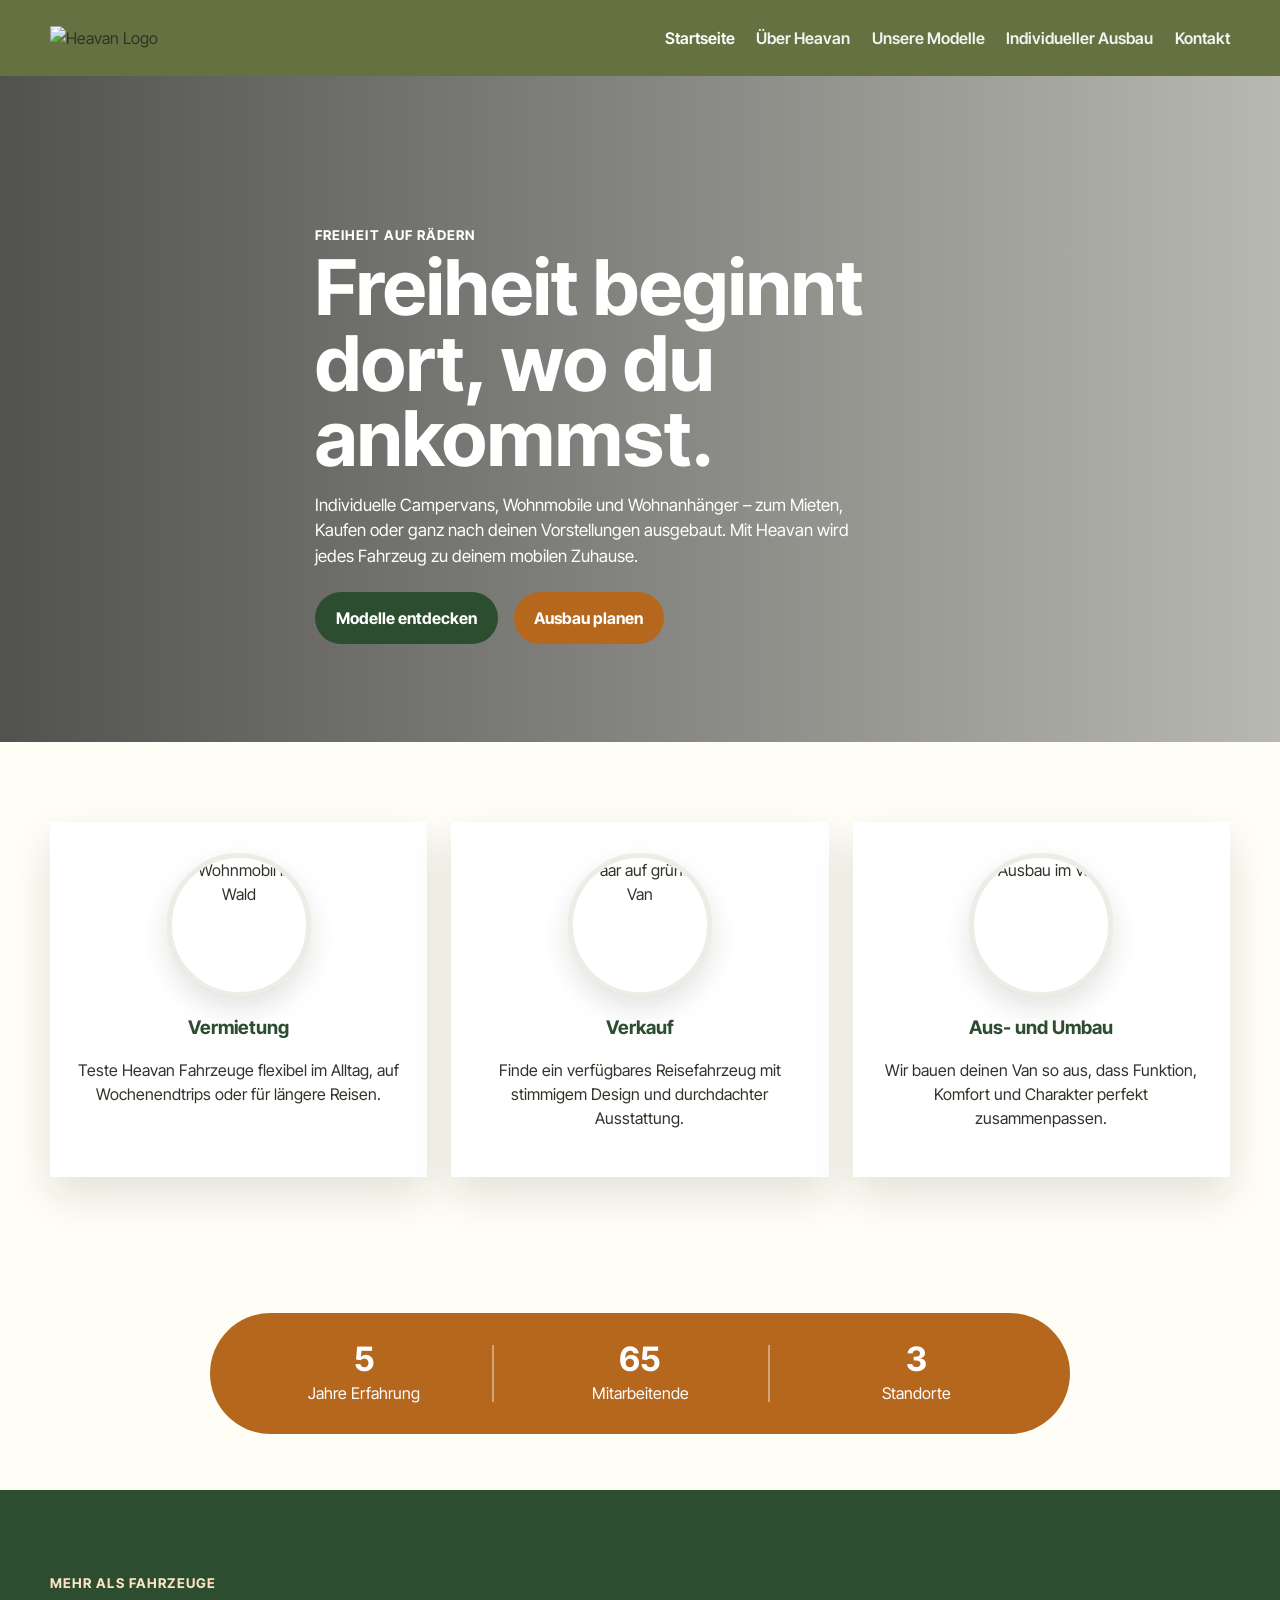
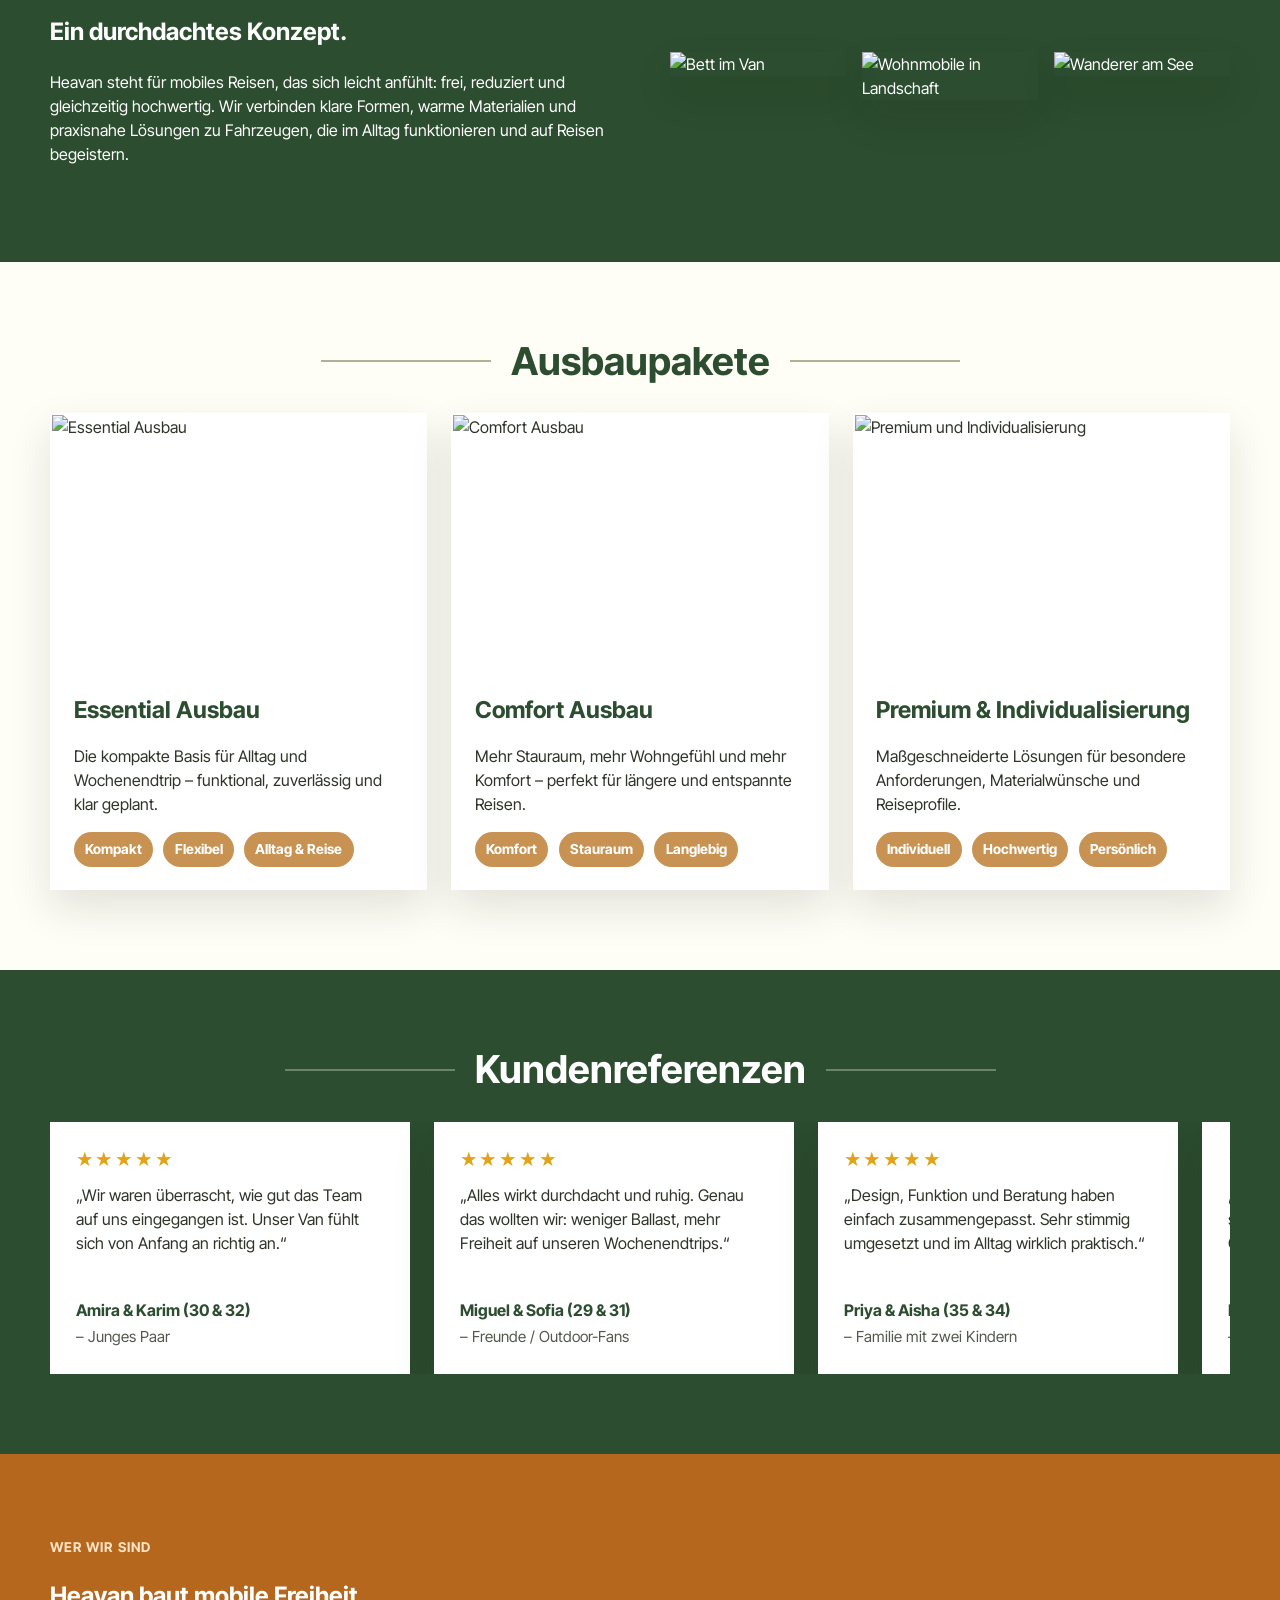
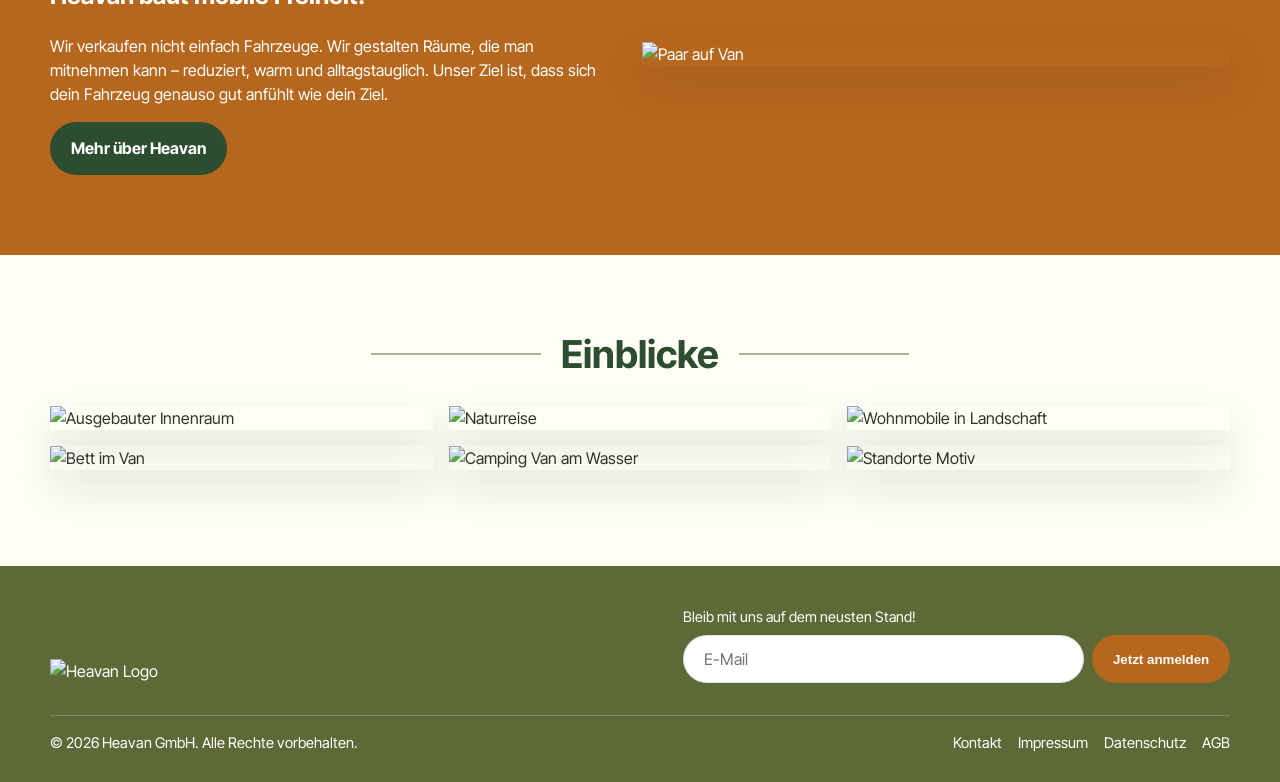
==== index.html @ 950cbf4d "Add files via upload" ====
<!DOCTYPE html>
<html lang="de">
<head>
  <meta charset="UTF-8">
  <meta name="viewport" content="width=device-width, initial-scale=1.0">
  <title>Heavan – Vans mieten, kaufen und individuell ausbauen</title>
  <meta name="description" content="Heavan ist eine fiktive Marke für Vermietung, Verkauf und individuellen Ausbau von Vans, Wohnmobilen und Wohnanhängern.">
  <link rel="stylesheet" href="styles.css">
</head>
<body>
  <header class="site-header">
    <div class="container nav">
      <a class="logo" href="index.html">
        <img src="assets/Logo_Heavan_RGB_2_ohneSlogan.svg" alt="Heavan Logo">
      </a>

      <nav class="nav-links" aria-label="Hauptnavigation">
        <a class="active" href="index.html">Startseite</a>
        <a href="ueber.html">Über Heavan</a>
        <a href="modelle.html">Unsere Modelle</a>
        <a href="ausbau.html">Individueller Ausbau</a>
        <a href="kontakt.html">Kontakt</a>
      </nav>

      <button class="menu-toggle" type="button" aria-label="Menü öffnen">
        <span></span>
        <span></span>
        <span></span>
      </button>
    </div>
  </header>

  <main>
    <section class="hero hero-start">
      <div class="container hero-content">
        <span class="eyebrow">Freiheit auf Rädern</span>
        <h1>Freiheit beginnt dort, wo du ankommst.</h1>
        <p>Individuelle Campervans, Wohnmobile und Wohnanhänger – zum Mieten, Kaufen oder ganz nach deinen Vorstellungen ausgebaut. Mit Heavan wird jedes Fahrzeug zu deinem mobilen Zuhause.</p>
        <div class="hero-actions">
          <a class="btn btn-primary" href="modelle.html">Modelle entdecken</a>
          <a class="btn btn-secondary" href="ausbau.html">Ausbau planen</a>
        </div>
      </div>
    </section>

    <section class="section">
      <div class="container grid grid-3">
        <a class="feature-link" href="modelle.html">
          <article class="card feature-card">
            <div class="circle-image"><img src="assets/startseite/feature-vermietung.jpeg" alt="Wohnmobil im Wald"></div>
            <h3>Vermietung</h3>
            <p>Teste Heavan Fahrzeuge flexibel im Alltag, auf Wochenendtrips oder für längere Reisen.</p>
          </article>
        </a>

        <a class="feature-link" href="modelle.html">
          <article class="card feature-card">
            <div class="circle-image"><img src="assets/startseite/feature-verkauf.jpeg" alt="Paar auf grünem Van"></div>
            <h3>Verkauf</h3>
            <p>Finde ein verfügbares Reisefahrzeug mit stimmigem Design und durchdachter Ausstattung.</p>
          </article>
        </a>

        <a class="feature-link" href="ausbau.html">
          <article class="card feature-card">
            <div class="circle-image"><img src="assets/startseite/feature-ausbau.jpeg" alt="Ausbau im Van"></div>
            <h3>Aus- und Umbau</h3>
            <p>Wir bauen deinen Van so aus, dass Funktion, Komfort und Charakter perfekt zusammenpassen.</p>
          </article>
        </a>
      </div>
    </section>

    <section class="section-tight">
      <div class="container">
        <div class="stats">
          <div class="stat"><strong>5</strong><span>Jahre Erfahrung</span></div>
          <div class="stat"><strong>65</strong><span>Mitarbeitende</span></div>
          <div class="stat"><strong>3</strong><span>Standorte</span></div>
        </div>
      </div>
    </section>

    <section class="section bg-green-dark">
      <div class="container split">
        <div>
          <span class="eyebrow">Mehr als Fahrzeuge</span>
          <h2>Ein durchdachtes Konzept.</h2>
          <p>Heavan steht für mobiles Reisen, das sich leicht anfühlt: frei, reduziert und gleichzeitig hochwertig. Wir verbinden klare Formen, warme Materialien und praxisnahe Lösungen zu Fahrzeugen, die im Alltag funktionieren und auf Reisen begeistern.</p>
        </div>

        <div class="mosaic">
          <img src="assets/startseite/mosaic-bed.jpeg" alt="Bett im Van">
          <img class="tall" src="assets/startseite/mosaic-roadtrip.jpeg" alt="Wohnmobile in Landschaft">
          <img src="assets/startseite/mosaic-van-interior.jpeg" alt="Wanderer am See">
        </div>
      </div>
    </section>

    <section class="section">
      <div class="container">
        <h2 class="section-title">Ausbaupakete</h2>

        <div class="grid grid-3">
          <a class="package-link" href="ausbau.html#essential">
            <article class="card package-card">
              <img src="assets/startseite/package-essential.jpeg" alt="Essential Ausbau">
              <div class="card-body">
                <h3>Essential Ausbau</h3>
                <p>Die kompakte Basis für Alltag und Wochenendtrip – funktional, zuverlässig und klar geplant.</p>
                <div class="tags">
                  <span class="tag">Kompakt</span>
                  <span class="tag">Flexibel</span>
                  <span class="tag">Alltag &amp; Reise</span>
                </div>
              </div>
            </article>
          </a>

          <a class="package-link" href="ausbau.html#comfort">
            <article class="card package-card">
              <img src="assets/startseite/package-comfort.jpeg" alt="Comfort Ausbau">
              <div class="card-body">
                <h3>Comfort Ausbau</h3>
                <p>Mehr Stauraum, mehr Wohngefühl und mehr Komfort – perfekt für längere und entspannte Reisen.</p>
                <div class="tags">
                  <span class="tag">Komfort</span>
                  <span class="tag">Stauraum</span>
                  <span class="tag">Langlebig</span>
                </div>
              </div>
            </article>
          </a>

          <a class="package-link" href="ausbau.html#premium">
            <article class="card package-card">
              <img src="assets/startseite/package-premium.jpg" alt="Premium und Individualisierung">
              <div class="card-body">
                <h3>Premium &amp; Individualisierung</h3>
                <p>Maßgeschneiderte Lösungen für besondere Anforderungen, Materialwünsche und Reiseprofile.</p>
                <div class="tags">
                  <span class="tag">Individuell</span>
                  <span class="tag">Hochwertig</span>
                  <span class="tag">Persönlich</span>
                </div>
              </div>
            </article>
          </a>
        </div>
      </div>
    </section>

    <section class="section bg-green-dark">
  <div class="container">
    <h2 class="section-title light">Kundenreferenzen</h2>

    <div class="testimonials-slider">
      <div class="testimonials-track">
        <article class="testimonial">
          <div class="stars">★★★★★</div>
          <p>„Wir waren überrascht, wie gut das Team auf uns eingegangen ist. Unser Van fühlt sich von Anfang an richtig an.“</p>
          <strong>Amira &amp; Karim (30 &amp; 32)</strong>
          <span class="testimonial-meta">– Junges Paar</span>
        </article>

        <article class="testimonial">
          <div class="stars">★★★★★</div>
          <p>„Alles wirkt durchdacht und ruhig. Genau das wollten wir: weniger Ballast, mehr Freiheit auf unseren Wochenendtrips.“</p>
          <strong>Miguel &amp; Sofia (29 &amp; 31)</strong>
          <span class="testimonial-meta">– Freunde / Outdoor-Fans</span>
        </article>

        <article class="testimonial">
          <div class="stars">★★★★★</div>
          <p>„Design, Funktion und Beratung haben einfach zusammengepasst. Sehr stimmig umgesetzt und im Alltag wirklich praktisch.“</p>
          <strong>Priya &amp; Aisha (35 &amp; 34)</strong>
          <span class="testimonial-meta">– Familie mit zwei Kindern</span>
        </article>

        <article class="testimonial">
          <div class="stars">★★★★★</div>
          <p>„Ich reise oft allein und wollte etwas, das sicher, kompakt und unkompliziert ist. Genau das habe ich hier gefunden.“</p>
          <strong>Lou (27)</strong>
          <span class="testimonial-meta">– Solo-Reisende</span>
        </article>

        <article class="testimonial">
          <div class="stars">★★★★★</div>
          <p>„Mit Hund unterwegs zu sein war uns wichtig. Der Ausbau ist robust, pflegeleicht und trotzdem richtig gemütlich.“</p>
          <strong>Adina &amp; Marie (29 &amp; 36)</strong>
          <span class="testimonial-meta">– Paar mit Hund</span>
        </article>

        <article class="testimonial">
          <div class="stars">★★★★★</div>
          <p>„Wir wollten spontan losfahren können, ohne jedes Mal groß zu planen. Genau dieses Freiheitsgefühl vermittelt Heavan.“</p>
          <strong>Phuong, Malik &amp; Niko</strong>
          <span class="testimonial-meta">– Freundesgruppe</span>
        </article>

        <article class="testimonial">
          <div class="stars">★★★★★</div>
          <p>„Für uns war entscheidend, dass Komfort und Übersicht zusammenkommen. Das Fahrzeug fühlt sich hochwertig und angenehm ruhig an.“</p>
          <strong>Sabine &amp; Holger (58 &amp; 61)</strong>
          <span class="testimonial-meta">– Best Ager / Reiseliebhaber</span>
        </article>

        <article class="testimonial">
          <div class="stars">★★★★★</div>
          <p>„Ich arbeite remote und brauchte einen Van, der nicht nur schön aussieht, sondern auch für längere Aufenthalte funktioniert.“</p>
          <strong>Helena (33)</strong>
          <span class="testimonial-meta">– Remote Worker</span>
        </article>

        <article class="testimonial">
          <div class="stars">★★★★★</div>
          <p>„Stauraum, Schlafkomfort und Alltagstauglichkeit sind bei unseren Touren extrem wichtig. Das Konzept ist wirklich durchdacht.“</p>
          <strong>Almu &amp; Elias (26 &amp; 28)</strong>
          <span class="testimonial-meta">– Sport- und Outdoor-Reisende</span>
        </article>

        <article class="testimonial">
          <div class="stars">★★★★★</div>
          <p>„Wir wollten ein mobiles Zuhause, das warm, klar und nicht überladen wirkt. Genau dieses Gefühl haben wir jetzt.“</p>
          <strong>Selin &amp; Mert (37 &amp; 39)</strong>
          <span class="testimonial-meta">– Reiselustige Familie</span>
        </article>

        <!-- Duplikate für flüssigen Endloslauf -->
        <article class="testimonial">
          <div class="stars">★★★★★</div>
          <p>„Wir waren überrascht, wie gut das Team auf uns eingegangen ist. Unser Van fühlt sich von Anfang an richtig an.“</p>
          <strong>Amira &amp; Karim (30 &amp; 32)</strong>
          <span class="testimonial-meta">– Junges Paar</span>
        </article>

        <article class="testimonial">
          <div class="stars">★★★★★</div>
          <p>„Alles wirkt durchdacht und ruhig. Genau das wollten wir: weniger Ballast, mehr Freiheit auf unseren Wochenendtrips.“</p>
          <strong>Miguel &amp; Sofia (29 &amp; 31)</strong>
          <span class="testimonial-meta">– Freunde / Outdoor-Fans</span>
        </article>

        <article class="testimonial">
          <div class="stars">★★★★★</div>
          <p>„Design, Funktion und Beratung haben einfach zusammengepasst. Sehr stimmig umgesetzt und im Alltag wirklich praktisch.“</p>
          <strong>Priya &amp; Aisha (35 &amp; 34)</strong>
          <span class="testimonial-meta">– Familie mit zwei Kindern</span>
        </article>

        <article class="testimonial">
          <div class="stars">★★★★★</div>
          <p>„Ich reise oft allein und wollte etwas, das sicher, kompakt und unkompliziert ist. Genau das habe ich hier gefunden.“</p>
          <strong>Lou (27)</strong>
          <span class="testimonial-meta">– Solo-Reisende</span>
        </article>

        <article class="testimonial">
          <div class="stars">★★★★★</div>
          <p>„Mit Hund unterwegs zu sein war uns wichtig. Der Ausbau ist robust, pflegeleicht und trotzdem richtig gemütlich.“</p>
          <strong>Adina &amp; Marie (29 &amp; 36)</strong>
          <span class="testimonial-meta">– Paar mit Hund</span>
        </article>

        <article class="testimonial">
          <div class="stars">★★★★★</div>
          <p>„Wir wollten spontan losfahren können, ohne jedes Mal groß zu planen. Genau dieses Freiheitsgefühl vermittelt Heavan.“</p>
          <strong>Phuong, Malik &amp; Niko</strong>
          <span class="testimonial-meta">– Freundesgruppe</span>
        </article>

        <article class="testimonial">
          <div class="stars">★★★★★</div>
          <p>„Für uns war entscheidend, dass Komfort und Übersicht zusammenkommen. Das Fahrzeug fühlt sich hochwertig und angenehm ruhig an.“</p>
          <strong>Sabine &amp; Holger (58 &amp; 61)</strong>
          <span class="testimonial-meta">– Best Ager / Reiseliebhaber</span>
        </article>

        <article class="testimonial">
          <div class="stars">★★★★★</div>
          <p>„Ich arbeite remote und brauchte einen Van, der nicht nur schön aussieht, sondern auch für längere Aufenthalte funktioniert.“</p>
          <strong>Helena (33)</strong>
          <span class="testimonial-meta">– Remote Worker</span>
        </article>

        <article class="testimonial">
          <div class="stars">★★★★★</div>
          <p>„Stauraum, Schlafkomfort und Alltagstauglichkeit sind bei unseren Touren extrem wichtig. Das Konzept ist wirklich durchdacht.“</p>
          <strong>Almu &amp; Elias (26 &amp; 28)</strong>
          <span class="testimonial-meta">– Sport- und Outdoor-Reisende</span>
        </article>

        <article class="testimonial">
          <div class="stars">★★★★★</div>
          <p>„Wir wollten ein mobiles Zuhause, das warm, klar und nicht überladen wirkt. Genau dieses Gefühl haben wir jetzt.“</p>
          <strong>Selin &amp; Mert (37 &amp; 39)</strong>
          <span class="testimonial-meta">– Reiselustige Familie</span>
        </article>
      </div>
    </div>
  </div>
</section>

    <section class="section bg-orange">
      <div class="container split reverse">
        <div>
          <span class="eyebrow">Wer wir sind</span>
          <h2>Heavan baut mobile Freiheit.</h2>
          <p>Wir verkaufen nicht einfach Fahrzeuge. Wir gestalten Räume, die man mitnehmen kann – reduziert, warm und alltagstauglich. Unser Ziel ist, dass sich dein Fahrzeug genauso gut anfühlt wie dein Ziel.</p>
          <a class="btn btn-light" href="ueber.html">Mehr über Heavan</a>
        </div>

        <div class="split-media">
          <img src="assets/startseite/about-roadtrip-couple.jpeg" alt="Paar auf Van">
        </div>
      </div>
    </section>

    <section class="section">
      <div class="container">
        <h2 class="section-title">Einblicke</h2>
        <div class="gallery-masonry">
          <img src="assets/startseite/gallery-1.jpeg" alt="Ausgebauter Innenraum">
          <img src="assets/startseite/gallery-2.jpeg" alt="Bett im Van">
          <img src="assets/startseite/gallery-3.jpeg" alt="Naturreise">
          <img src="assets/startseite/gallery-4.jpeg" alt="Camping Van am Wasser">
          <img src="assets/startseite/gallery-5.jpeg" alt="Wohnmobile in Landschaft">
          <img src="assets/startseite/gallery-6.jpeg" alt="Standorte Motiv">
        </div>
      </div>
    </section>

    <div class="lightbox" id="lightbox">
  <button class="lightbox-close" id="lightboxClose">&times;</button>

  <button class="lightbox-nav prev" id="lightboxPrev">&#10094;</button>
  <img class="lightbox-image" id="lightboxImage" src="" alt="">
  <button class="lightbox-nav next" id="lightboxNext">&#10095;</button>
</div>

  </main>

  <footer class="site-footer">
    <div class="container footer-grid">
      <div class="footer-logo">
        <img src="assets/Logo_Heavan_RGB_2_ohneSlogan.svg" alt="Heavan Logo">
      </div>

      <div class="newsletter">
        <label for="newsletter-email-start">Bleib mit uns auf dem neusten Stand!</label>
        <form class="newsletter-form">
          <input id="newsletter-email-start" type="email" placeholder="E-Mail">
          <button class="btn btn-secondary" type="submit">Jetzt anmelden</button>
        </form>
      </div>
    </div>

    <div class="container footer-bottom">
      <span>© 2026 Heavan GmbH. Alle Rechte vorbehalten.</span>
      <div class="footer-links">
        <a href="kontakt.html">Kontakt</a>
        <a href="impressum.html">Impressum</a>
        <a href="datenschutz.html">Datenschutz</a>
        <a href="agb.html">AGB</a>
      </div>
    </div>
  </footer>

  <script src="script.js"></script>
</body>
</html>
---- styles.css ----
@import url('https://fonts.googleapis.com/css2?family=Inter+Tight:wght@400;500;600;700;800&display=swap');

/* ========================================
   GRUNDLAGEN
======================================== */

:root {
  --green: #5d6a37;
  --green-dark: #2c4d2f;
  --orange: #b6671e;
  --sand: #c89253;
  --sand-2: #fffef6;
  --text: #2e3427;
  --white: #ffffff;
  --border: rgba(44, 77, 47, 0.15);
  --shadow: 0 18px 40px rgba(22, 26, 18, 0.12);
  --radius: 24px;
  --container: min(1180px, calc(100% - 2rem));
}

* {
  box-sizing: border-box;
}

html {
  scroll-behavior: smooth;
}

body {
  margin: 0;
  font-family: 'Inter Tight', Arial, sans-serif;
  background: var(--sand-2);
  color: var(--text);
  line-height: 1.5;
}

a {
  color: inherit;
  text-decoration: none;
}

img {
  display: block;
  width: 100%;
  max-width: 100%;
}

.container {
  width: var(--container);
  margin: 0 auto;
}

/* ========================================
   LAYOUT
======================================== */

.section {
  padding: 5rem 0;
}

.section-tight {
  padding: 3.5rem 0;
}

.grid {
  display: grid;
  gap: 1.5rem;
  align-items: stretch;
}

.grid-2 {
  grid-template-columns: repeat(2, minmax(0, 1fr));
}

.grid-3 {
  grid-template-columns: repeat(3, minmax(0, 1fr));
}

.grid-4 {
  grid-template-columns: repeat(4, minmax(0, 1fr));
}

.split {
  display: grid;
  grid-template-columns: 1.05fr 1fr;
  gap: 2rem;
  align-items: center;
}

.split.reverse {
  grid-template-columns: 1fr 1.05fr;
}

/* ========================================
   HINTERGRÜNDE / FARBEN
======================================== */

.bg-light {
  background: var(--sand-2);
}

.bg-green {
  background: var(--green);
  color: var(--white);
}

.bg-green-dark {
  background: var(--green-dark);
  color: var(--white);
}

.bg-orange {
  background: var(--orange);
  color: var(--white);
}

/* ========================================
   TYPOGRAFIE / ALLGEMEINE ELEMENTE
======================================== */

.eyebrow {
  color: var(--white);
  text-transform: uppercase;
  letter-spacing: 0.08em;
  font-weight: 700;
  font-size: 0.84rem;
}

.text-light .eyebrow,
.bg-green .eyebrow,
.bg-green-dark .eyebrow,
.bg-orange .eyebrow,
.subpage-hero-contact .eyebrow {
  color: #ffe3c4;
}

.section-title {
  display: flex;
  align-items: center;
  justify-content: center;
  gap: 1.25rem;
  margin: 0 0 2rem;
  font-size: clamp(2rem, 3vw, 3.2rem);
  line-height: 1.02;
  text-align: center;
  color: var(--green-dark);
}

.section-title.light {
  color: var(--white);
}

.section-title::before,
.section-title::after {
  content: '';
  flex: 1;
  max-width: 170px;
  height: 2px;
  background: rgba(93, 106, 55, 0.5);
}

.section-title.light::before,
.section-title.light::after {
  background: rgba(255, 255, 255, 0.3);
}

.lead {
  max-width: 780px;
  margin: 0 auto;
  text-align: center;
  font-size: 1.04rem;
}

/* ========================================
   BUTTONS / BADGES
======================================== */

.btn {
  display: inline-flex;
  align-items: center;
  justify-content: center;
  min-height: 48px;
  padding: 0.9rem 1.3rem;
  border: 0;
  border-radius: 999px;
  font-weight: 700;
  cursor: pointer;
  transition: transform 0.2s ease, opacity 0.2s ease, background-color 0.2s ease;
}

.btn:hover {
  transform: translateY(-1px);
}

.btn-primary {
  background: var(--green-dark);
  color: var(--white);
}

.btn-secondary {
  background: var(--orange);
  color: var(--white);
}

.btn-light {
  background: var(--green-dark);
  color: var(--white);
}

.btn-outline {
  border: 2px solid var(--green-dark);
  background: transparent;
  color: var(--green-dark);
}

.pill {
  display: inline-flex;
  align-items: center;
  justify-content: center;
  padding: 0.55rem 1.1rem;
  border-radius: 999px;
  background: var(--white);
  color: var(--green-dark);
  font-weight: 700;
  font-size: 0.92rem;
}

.tag {
  background: var(--sand);
  color: var(--white);
  padding: 0.44rem 0.7rem;
  border-radius: 999px;
  font-weight: 700;
  font-size: 0.86rem;
}

.meta,
.tags {
  display: flex;
  gap: 0.65rem;
  flex-wrap: wrap;
}

/* ========================================
   CARDS / BILDER
======================================== */

.card {
  background: var(--white);
  border-radius: 0;
  box-shadow: var(--shadow);
  overflow: hidden;
}

.card-body {
  padding: 1.35rem;
}

.split-media img,
.rounded-img {
  border-radius: 0;
  box-shadow: var(--shadow);
  object-fit: cover;
}

.model-card img,
.package-card img,
.story-card img,
.location-card img {
  aspect-ratio: 16 / 11;
  object-fit: cover;
}

.model-card h3,
.package-card h3,
.story-card h3 {
  margin: 0 0 0.5rem;
  color: var(--green-dark);
  font-size: 1.45rem;
}

.circle-image {
  width: 144px;
  height: 144px;
  margin: 0 auto 1.1rem;
  border-radius: 50%;
  overflow: hidden;
  border: 5px solid rgba(93, 106, 55, 0.12);
  box-shadow: 0 12px 28px rgba(22, 26, 18, 0.12);
}

.circle-image img {
  width: 100%;
  height: 100%;
  object-fit: cover;
}

/* ========================================
   HEADER / NAVIGATION
======================================== */

.site-header {
  position: sticky;
  top: 0;
  z-index: 1000;
  height: 76px;
  min-height: 76px;
  background: rgba(93, 106, 55, 0.95);
  backdrop-filter: blur(8px);
}

.nav {
  height: 76px;
  min-height: 76px;
  display: flex;
  align-items: center;
  justify-content: space-between;
  gap: 1rem;
}

.logo {
  display: flex;
  align-items: center;
  flex: 0 0 auto;
  height: 76px;
}

.logo img {
  display: block;
  width: 150px;
  min-width: 150px;
  height: auto;
  max-width: none;
  flex-shrink: 0;
}

.nav-links {
  display: flex;
  align-items: center;
  justify-content: flex-end;
  gap: 1.35rem;
  color: var(--white);
  font-weight: 600;
  font-size: 1rem;
  line-height: 1;
  flex: 1 1 auto;
  min-width: 0;
}

.nav-links a {
  opacity: 0.92;
}

.nav-links a.active,
.nav-links a:hover {
  opacity: 1;
}

.menu-toggle {
  display: none;
  width: 48px;
  height: 48px;
  min-width: 48px;
  padding: 0;
  background: transparent;
  border: 0;
  flex: 0 0 auto;
}

.menu-toggle span {
  display: block;
  width: 24px;
  height: 2px;
  margin: 5px auto;
  background: var(--white);
}

/* ========================================
   HERO
======================================== */

.hero {
  min-height: 74vh;
  position: relative;
  display: grid;
  align-items: center;
  overflow: hidden;
  isolation: isolate;
  color: var(--white);
}

.hero::before {
  content: '';
  position: absolute;
  inset: 0;
  background: linear-gradient(90deg, rgba(0, 0, 0, 0.68), rgba(0, 0, 0, 0.28));
  z-index: -1;
}

.hero::after {
  content: '';
  position: absolute;
  inset: 0;
  background-size: cover;
  background-position: center;
  z-index: -2;
}

.hero-start::after {
  background-image: url('assets/startseite/hero-startseite.jpg');
}

.hero-ueber::after {
  background-image: url('assets/ueber/hero-ueber-heavan.jpeg');
  background-position: center center;
}

.hero-modelle::after {
  background-image: url('assets/modelle/hero-modelle.jpeg');
  background-position: center center;
}

.hero-ausbau::after {
  background-image: url('assets/ausbau/hero-ausbau.jpeg');
  background-position: center center;
}

.hero-kontakt::after {
  background-image: url('assets/kontakt/hero-kontakt.jpeg');
  background-position: left center;
}

.hero-content,
.hero-modelle-content,
.hero-ausbau .hero-content,
.hero-kontakt .hero-content {
  width: 100%;
  max-width: 650px;
  padding: 7rem 0 4rem;
}

.hero h1 {
  margin: 0.3rem 0 1rem;
  font-size: clamp(2.7rem, 6vw, 5rem);
  line-height: 0.98;
}

.hero p,
.hero-modelle-content p,
.hero-ausbau .hero-content p,
.hero-kontakt .hero-content p {
  max-width: 560px;
  font-size: 1.06rem;
}

.hero-kontakt .hero-content {
  max-width: 760px;
}

.hero-kontakt h1 {
  max-width: 760px;
}

.hero-kontakt p {
  max-width: 600px;
}

.hero-keep-together {
  white-space: nowrap;
}

.hero-actions {
  display: flex;
  gap: 1rem;
  flex-wrap: wrap;
  margin-top: 1.4rem;
}

.hero-ausbau,
.hero-kontakt,
.hero-modelle,
.hero-ueber,
.hero-start {
  min-height: 74vh;
}

/* ========================================
   STARTSEITE / ALLGEMEINE SEKTIONSBAUSTEINE
======================================== */

.feature-card {
  text-align: center;
  padding: 1.8rem 1.2rem;
}

.feature-card h3 {
  margin: 0.8rem 0 0.5rem;
  color: var(--green-dark);
}

.feature-link {
  display: block;
  color: inherit;
  height: 100%;
}

.feature-link .feature-card,
.package-link .package-card,
.package-select {
  height: 100%;
  cursor: pointer;
  border: 2px solid transparent;
  transition:
    transform 0.25s ease,
    box-shadow 0.25s ease,
    border-color 0.25s ease,
    background-color 0.25s ease;
}

.feature-link:hover .feature-card,
.package-link:hover .package-card,
.package-select:hover {
  transform: translateY(-6px);
  box-shadow: 0 28px 60px rgba(22, 26, 18, 0.18);
  border-color: var(--green);
}

.feature-link .feature-card .circle-image img,
.package-link .package-card img,
.package-select .split-media img {
  transition: transform 0.3s ease;
}

.feature-link:hover .feature-card .circle-image img,
.package-link:hover .package-card img,
.package-select:hover .split-media img {
  transform: scale(1.03);
}

.feature-link .feature-card h3,
.package-link .package-card h3,
.package-select h3 {
  transition: color 0.25s ease;
}

.feature-link:hover .feature-card h3,
.package-link:hover .package-card h3,
.package-select:hover h3 {
  color: var(--green);
}

.package-link {
  display: block;
  color: inherit;
  height: 100%;
}

.stats {
  display: grid;
  grid-template-columns: repeat(3, 1fr);
  gap: 1rem;
  width: min(860px, 100%);
  margin: 0 auto;
  padding: 1rem 1.5rem;
  border-radius: 999px;
  background: var(--orange);
  color: var(--white);
}

.stat {
  position: relative;
  text-align: center;
  padding: 0.8rem 1rem;
}

.stat strong {
  display: block;
  margin-bottom: 0.35rem;
  font-size: 2.1rem;
  line-height: 1;
}

.stat:not(:last-child)::after {
  content: '';
  position: absolute;
  top: 18%;
  right: 0;
  width: 2px;
  height: 64%;
  background: rgba(255, 255, 255, 0.4);
}

.process {
  display: grid;
  grid-template-columns: repeat(4, 1fr);
  gap: 1.5rem;
}

.process-step {
  text-align: center;
}

.process-step h4 {
  margin: 0.8rem 0 0.35rem;
  color: var(--green-dark);
}

.price-list {
  display: grid;
  gap: 0.65rem;
  font-size: 0.96rem;
}

.price-list strong {
  color: var(--green-dark);
}

.mosaic {
  display: grid;
  grid-template-columns: repeat(3, 1fr);
  gap: 1rem;
}

.mosaic img {
  height: 100%;
  border-radius: 0;
  object-fit: cover;
  box-shadow: var(--shadow);
}

.mosaic .tall {
  grid-row: span 2;
}

.testimonials-slider {
  overflow: hidden;
  width: 100%;
  position: relative;
}

.testimonials-track {
  display: flex;
  gap: 1.5rem;
  width: max-content;
  animation: testimonials-slide 60s linear infinite;
}

.testimonials-slider:hover .testimonials-track {
  animation-play-state: paused;
}

.testimonial {
  flex: 0 0 min(360px, 85vw);
  padding: 1.6rem;
  border-radius: 0;
  background: var(--white);
  color: var(--text);
  box-shadow: var(--shadow);
  display: flex;
  flex-direction: column;
  justify-content: space-between;
  min-height: 240px;
}

.testimonial p {
  margin: 0.6rem 0 1.2rem;
  line-height: 1.5;
}

.testimonial-author {
  margin-top: auto;
}

.testimonial-author strong {
  display: block;
  color: var(--green-dark);
  margin-bottom: 0.2rem;
}

.testimonial-author span {
  display: block;
  font-size: 0.9rem;
  opacity: 0.8;
}

.testimonial strong {
  display: block;
  color: var(--green-dark);
  margin-top: auto;
}

.testimonial-meta {
  display: block;
  margin-top: 0.2rem;
  font-size: 0.95rem;
  opacity: 0.82;
}

@keyframes testimonials-slide {
  0% {
    transform: translateX(0);
  }
  100% {
    transform: translateX(calc(-50% - 0.75rem));
  }
}

.stars {
  color: #e1a319;
  letter-spacing: 0.1em;
  font-size: 1.1rem;
}

.gallery-masonry {
  columns: 3 220px;
  column-gap: 1rem;
}

.gallery-masonry img {
  margin: 0 0 1rem;
  border-radius: 0;
  box-shadow: var(--shadow);
}

/* ========================================
   CTA-BANNER
======================================== */

.cta-banner {
  min-height: 480px;
  position: relative;
  display: grid;
  align-items: center;
  overflow: hidden;
  isolation: isolate;
}

.cta-banner::before {
  content: '';
  position: absolute;
  inset: 0;
  background: linear-gradient(90deg, rgba(0, 0, 0, 0.28), rgba(0, 0, 0, 0.38));
  z-index: -1;
}

.cta-banner::after {
  content: '';
  position: absolute;
  inset: 0;
  background-size: cover;
  background-position: center;
  z-index: -2;
}

.cta-ueber::after {
  background-image: url('assets/ueber/cta-ueber.jpeg');
}

.cta-modelle::after {
  background-image: url('assets/modelle/cta-modelle.jpeg');
}

.cta-ausbau::after {
  background-image: url('assets/ausbau/cta-ausbau.jpeg');
}

.cta-box {
  width: min(500px, 100%);
  padding: 2rem;
  border-radius: 0;
  background: rgba(255, 254, 246, 0.96);
  color: var(--green-dark);
  box-shadow: var(--shadow);
}

.cta-box h2 {
  margin: 0 0 0.75rem;
  font-size: clamp(2rem, 4vw, 3.2rem);
  line-height: 1;
}

.cta-box-modelle {
  max-width: 500px;
  padding: 2rem;
  border-radius: 0;
}

.cta-box-modelle .btn {
  min-height: 48px;
  padding: 0.9rem 1.3rem;
  font-size: 1rem;
}

/* ========================================
   FOOTER
======================================== */

.site-footer {
  background: var(--green);
  color: var(--white);
  padding-top: 2.5rem;
}

.footer-grid {
  display: grid;
  grid-template-columns: 1.1fr 1fr;
  gap: 2rem;
  align-items: end;
}

.footer-logo img {
  width: 180px;
}

.newsletter label {
  display: block;
  margin-bottom: 0.5rem;
  font-size: 0.9rem;
}

.newsletter-form {
  display: grid;
  grid-template-columns: 1fr auto;
  gap: 0.5rem;
  align-items: center;
}

.newsletter input {
  width: 100%;
  min-height: 48px;
  padding: 0 1.2rem;
  border: 1px solid rgba(44, 77, 47, 0.15);
  border-radius: 999px;
  background: var(--white);
  color: var(--text);
  font: inherit;
}

.footer-bottom {
  display: flex;
  justify-content: space-between;
  flex-wrap: wrap;
  gap: 1rem;
  margin-top: 2rem;
  padding: 1rem 0 1.75rem;
  border-top: 1px solid rgba(255, 255, 255, 0.22);
  font-size: 0.92rem;
}

.footer-links {
  display: flex;
  gap: 1rem;
  flex-wrap: wrap;
}

/* ========================================
   NEWSLETTER-TOAST
======================================== */

.newsletter-toast,
.form-toast {
  position: fixed;
  right: 1rem;
  bottom: 1rem;
  z-index: 4000;
  width: min(380px, calc(100% - 2rem));
  padding: 1rem 1rem 1rem 1.1rem;
  border-radius: 20px;
  background: rgba(44, 77, 47, 0.98);
  color: var(--white);
  box-shadow: 0 24px 60px rgba(0, 0, 0, 0.22);
  transform: translateY(18px);
  opacity: 0;
  pointer-events: none;
  transition: opacity 0.25s ease, transform 0.25s ease;
}

.newsletter-toast.is-visible,
.form-toast.is-visible {
  opacity: 1;
  transform: translateY(0);
  pointer-events: auto;
}

.newsletter-toast strong,
.form-toast strong {
  display: block;
  margin-bottom: 0.3rem;
  font-size: 1rem;
}

.newsletter-toast p,
.form-toast p {
  margin: 0;
  font-size: 0.94rem;
  line-height: 1.45;
  color: rgba(255, 255, 255, 0.94);
}

.newsletter-toast-close,
.form-toast-close {
  position: absolute;
  top: 0.5rem;
  right: 0.6rem;
  border: 0;
  background: transparent;
  color: var(--white);
  font-size: 1.4rem;
  line-height: 1;
  cursor: pointer;
}

/* ========================================
   ÜBER-HEAVAN / STANDORTE
======================================== */

.location-link {
  display: block;
  height: 100%;
  color: inherit;
}

.location-link .card {
  display: flex;
  flex-direction: column;
  height: 100%;
  cursor: pointer;
  border: 2px solid transparent;
  transition:
    transform 0.25s ease,
    box-shadow 0.25s ease,
    border-color 0.25s ease,
    background-color 0.25s ease;
}

.location-link:hover .card {
  transform: translateY(-6px);
  box-shadow: 0 28px 60px rgba(22, 26, 18, 0.18);
  border-color: var(--green);
}

.location-link .card img {
  transition: transform 0.3s ease;
}

.location-link:hover .card img {
  transform: scale(1.03);
}

.location-link .card h3 {
  transition: color 0.25s ease;
}

.location-link:hover .card h3 {
  color: var(--green);
}

.location-card .card-body {
  display: flex;
  flex-direction: column;
  justify-content: flex-start;
  flex-grow: 1;
  padding: 1.35rem;
}

.location-card h3 {
  display: flex;
  align-items: flex-start;
  min-height: 2.8em;
  margin: 0 0 0.5rem;
  color: var(--green-dark);
}

.location-card p {
  margin: 0;
}

.rounded-img.freedom-focus-center {
  object-position: 75% center;
}

/* ========================================
   KONTAKT
======================================== */

.contact-layout {
  display: grid;
  grid-template-columns: 1fr 1fr;
  gap: 2rem;
}

.contact-box,
.contact-form-wrapper,
.legal-box {
  padding: 2rem;
  border-radius: 0;
  background: var(--white);
  box-shadow: var(--shadow);
}

.contact-box h2,
.contact-form-wrapper h2 {
  margin-top: 0;
  margin-bottom: 1rem;
  color: var(--green-dark);
  font-size: clamp(1.7rem, 2.8vw, 2.4rem);
  text-align: left;
}

.contact-box h2::before,
.contact-box h2::after,
.contact-form-wrapper h2::before,
.contact-form-wrapper h2::after {
  display: none;
}

.contact-box h3,
.legal-box h2 {
  margin-top: 0;
  color: var(--green-dark);
}

.contact-info-list {
  display: grid;
  gap: 1rem;
  margin-top: 1.5rem;
}

.contact-box a,
.contact-person a {
  color: var(--green-dark);
}

.contact-box a:hover,
.contact-person a:hover {
  text-decoration: underline;
}

.map {
  overflow: hidden;
  box-shadow: var(--shadow);
  margin-top: 2rem;
}

.map iframe,
.map img {
  display: block;
  width: 100%;
  height: 300px;
  border: 0;
  object-fit: cover;
}

.contact-form,
.models-modal-form {
  display: grid;
  gap: 1rem;
}

.form-row {
  display: grid;
  grid-template-columns: 1fr 1fr;
  gap: 1rem;
}

.form-field,
.models-modal-form .form-field {
  display: grid;
  gap: 0.45rem;
}

.form-field label,
.models-modal-form label {
  font-weight: 600;
  color: var(--green-dark);
}

.contact-form input,
.contact-form select,
.contact-form textarea,
.models-modal-form input,
.models-modal-form textarea {
  width: 100%;
  padding: 0.9rem 1rem;
  border: 1px solid rgba(44, 77, 47, 0.18);
  border-radius: 0;
  background: var(--white);
  color: var(--text);
  font: inherit;
}

.contact-form textarea,
.models-modal-form textarea {
  resize: vertical;
}

.form-check {
  display: flex;
  align-items: flex-start;
  gap: 0.75rem;
}

.form-check input {
  width: auto;
  margin-top: 0.2rem;
}

.form-status,
#modelsModalStatus,
#ausbauModalStatus {
  margin: 0;
  font-weight: 600;
  color: var(--green-dark);
}

.contact-location-block {
  display: grid;
  grid-template-columns: minmax(260px, 320px) 1fr;
  gap: 2rem;
  align-items: stretch;
}

.contact-team-grid {
  display: grid;
  grid-template-columns: repeat(3, minmax(0, 1fr));
  gap: 1.5rem;
}

.contact-team-grid .feature-card {
  display: flex;
  flex-direction: column;
  align-items: center;
  justify-content: flex-start;
  height: 100%;
  padding: 1.6rem 1rem 1.4rem;
  text-align: center;
}

.contact-team-grid .feature-card h3 {
  display: flex;
  align-items: center;
  justify-content: center;
  min-height: 2.5em;
  margin: 0.8rem 0 0.75rem;
  font-size: 1rem;
  line-height: 1.25;
}

.contact-person {
  display: flex;
  flex-direction: column;
  gap: 0.35rem;
  width: 100%;
  margin-top: 0.25rem;
}

.contact-person strong {
  font-weight: 700;
  font-size: 1.02rem;
  line-height: 1.35;
}

.contact-person .phone,
.contact-person .mail {
  display: block;
  width: 100%;
  font-size: 0.95rem;
  line-height: 1.45;
  text-align: center;
  overflow-wrap: anywhere;
  word-break: break-word;
}

.contact-person .mail {
  font-size: 0.9rem;
  opacity: 0.92;
}

/* ========================================
   RECHTSTEXTE
======================================== */

.subpage-hero {
  padding: 7rem 0 4rem;
}

.subpage-hero .container,
.subpage-hero-contact .container,
.subpage-hero-legal .container {
  width: var(--container);
  max-width: 1180px;
  margin: 0 auto;
}

.subpage-hero h1 {
  margin: 0.3rem 0 0;
  font-size: clamp(2.7rem, 6vw, 5rem);
  line-height: 0.98;
}

.subpage-hero-contact {
  background: var(--green-dark);
  color: var(--white);
}

.subpage-hero-contact h1 {
  color: var(--white);
}

.subpage-hero-legal {
  background: var(--sand-2);
  color: var(--text);
}

.subpage-hero-legal h1 {
  color: var(--green-dark);
}

.legal-box h2 {
  margin-top: 1.6rem;
  margin-bottom: 0.5rem;
  font-size: 1.2rem;
}

.legal-box h2:first-child {
  margin-top: 0;
}

.legal-box a {
  color: var(--green-dark);
  font-weight: 600;
}

.legal-box a:hover {
  text-decoration: underline;
}

/* ========================================
   MODELLE-SEITE
======================================== */

.models-process-section {
  background: var(--sand-2);
}

.process-models {
  grid-template-columns: repeat(4, minmax(0, 1fr));
  gap: 2rem;
  align-items: start;
}

.process-models .process-step h4 {
  min-height: 2.8em;
  margin: 0 0 1rem;
  font-size: 0.95rem;
  line-height: 1.2;
}

.process-models .process-step p {
  display: none;
}

.models-bestseller-section {
  padding-top: 4.5rem;
  padding-bottom: 4.5rem;
  background: var(--sand);
  color: var(--white);
}

.models-bestseller-section .section-title {
  margin-bottom: 2.2rem;
}

.models-bestseller-section .section-title::before,
.models-bestseller-section .section-title::after {
  background: rgba(255, 255, 255, 0.35);
}

.models-category-block {
  margin: 3.5rem 0;
  padding-top: 2rem;
  border-top: 1px solid rgba(44, 77, 47, 0.15);
}

.models-category-block:first-child {
  border-top: none;
  padding-top: 0;
}

.models-category-label {
  margin-bottom: 1.2rem;
  text-align: center;
}

.models-category-pill {
  display: inline-flex;
  justify-content: center;
  min-width: 240px;
  padding: 0.72rem 1.5rem;
  border-radius: 999px;
  background: var(--sand-2);
  color: var(--green-dark);
  font-weight: 700;
  font-size: 1rem;
}

.models-bestseller-grid {
  display: grid;
  grid-template-columns: repeat(3, minmax(0, 1fr));
  gap: 1rem;
}

.bestseller-model-card {
  background: transparent;
}

.bestseller-model-card img,
.lightbox-trigger {
  cursor: pointer;
  transition: transform 0.25s ease;
  aspect-ratio: 1.15 / 1;
  object-fit: cover;
  box-shadow: var(--shadow);
}

.bestseller-model-card img:hover,
.lightbox-trigger:hover {
  transform: scale(1.02);
}

.lightbox-content {
  display: flex;
  flex-direction: column;
  align-items: center;
  max-width: 90%;
}

.lightbox-caption {
  margin-top: 1rem;
  padding: 0.45rem 1rem;
  background: rgba(255, 255, 255, 0.12);
  color: var(--white);
  font-weight: 700;
  font-size: 0.95rem;
  letter-spacing: 0.01em;
}

.bestseller-model-caption {
  display: inline-flex;
  align-items: center;
  min-height: 24px;
  margin-top: 0.35rem;
  padding: 0.26rem 0.8rem;
  border-radius: 999px;
  font-size: 0.86rem;
  line-height: 1;
  color: var(--white);
}

.bestseller-model-caption-green {
  background: #2f5a2e;
}

.bestseller-model-caption-orange {
  background: var(--orange);
}

.bestseller-model-caption-white {
  background: var(--sand-2);
  color: var(--green-dark);
}

.models-overview-section {
  padding-top: 4.5rem;
  padding-bottom: 3rem;
  background: var(--green);
  color: var(--white);
}

.models-overview-section .section-title {
  margin-bottom: 2rem;
}

.models-overview-section .section-title::before,
.models-overview-section .section-title::after {
  background: rgba(255, 255, 255, 0.3);
}

.models-slider {
  display: grid;
  grid-template-columns: 56px 1fr 56px;
  gap: 1rem;
  align-items: center;
}

.models-slider-viewport {
  overflow: hidden;
}

.models-overview-track {
  display: grid;
  grid-auto-flow: column;
  grid-auto-columns: calc((100% - 2rem) / 3);
  gap: 1rem;
  transition: transform 0.35s ease;
  will-change: transform;
}

.models-arrow {
  display: inline-flex;
  align-items: center;
  justify-content: center;
  width: 52px;
  height: 52px;
  padding: 0;
  border: 1px solid rgba(255, 255, 255, 0.22);
  border-radius: 50%;
  background: rgba(255, 255, 255, 0.12);
  backdrop-filter: blur(10px);
  color: var(--white);
  font-size: 1.4rem;
  line-height: 1;
  cursor: pointer;
  appearance: none;
  box-shadow: 0 12px 28px rgba(0, 0, 0, 0.12);
  transition: transform 0.2s ease, background-color 0.2s ease, opacity 0.2s ease;
}

.models-arrow:hover {
  transform: translateY(-2px);
  background: rgba(255, 255, 255, 0.2);
}

.models-arrow:disabled {
  opacity: 0.35;
  cursor: default;
  transform: none;
}

.models-overview-card {
  color: var(--white);
}

.models-overview-card img {
  display: block;
  margin-bottom: 1rem;
  aspect-ratio: 1.08 / 0.82;
  object-fit: cover;
}

.models-overview-actions {
  display: flex;
  gap: 0.65rem;
  margin-bottom: 1rem;
  flex-wrap: wrap;
}

.overview-pill {
  min-height: 30px;
  padding: 0.35rem 1rem;
  border: 0;
  border-radius: 999px;
  background: var(--sand-2);
  color: var(--green-dark);
  font-size: 0.82rem;
  font-weight: 700;
  cursor: pointer;
}

.models-overview-card h3 {
  margin: 0 0 1rem;
  font-size: clamp(2rem, 2.7vw, 3rem);
  line-height: 0.96;
  font-weight: 700;
  color: var(--white);
}

.models-overview-prices {
  display: grid;
  gap: 1rem;
  font-size: 0.95rem;
  line-height: 1.2;
}

.models-overview-prices strong {
  color: var(--white);
}

/* ========================================
   MODELLE-MODAL / AUSBAU-MODAL
======================================== */

.models-modal {
  position: fixed;
  inset: 0;
  z-index: 3000;
  display: none;
}

.models-modal.is-open {
  display: block;
}

.models-modal-backdrop {
  position: absolute;
  inset: 0;
  background: rgba(0, 0, 0, 0.45);
}

.models-modal-dialog {
  position: relative;
  z-index: 1;
  width: min(680px, calc(100% - 2rem));
  margin: 8vh auto 0;
  padding: 2rem;
  background: var(--sand-2);
  color: var(--text);
  box-shadow: 0 24px 60px rgba(0, 0, 0, 0.24);
}

.models-modal-close {
  position: absolute;
  top: 0.75rem;
  right: 0.9rem;
  border: 0;
  background: transparent;
  color: var(--green-dark);
  font-size: 2rem;
  line-height: 1;
  cursor: pointer;
}

.models-modal-dialog h2 {
  margin: 0 0 0.6rem;
  color: var(--green-dark);
  font-size: clamp(1.8rem, 2.8vw, 2.6rem);
}

.models-modal-dialog p {
  margin-top: 0;
}

/* ========================================
   KLEINE HILFSKLASSEN
======================================== */

.mockup-note {
  background: rgba(93, 106, 55, 0.08);
  border-left: 4px solid var(--green);
  padding: 1rem 1.1rem;
  border-radius: 14px;
}

.reference-list {
  display: grid;
  gap: 1rem;
}

.reference-list code {
  font-family: inherit;
  background: rgba(93, 106, 55, 0.08);
  padding: 0.2rem 0.45rem;
  border-radius: 8px;
}

.grid-gap-lg {
  gap: 2rem;
}

.card-split-padded {
  padding: 1.3rem;
  align-items: stretch;
}

.section-top-space {
  margin-top: 2rem;
}

/* ========================================
   LIGHTBOX GALLERY
======================================== */

.lightbox {
  position: fixed;
  inset: 0;
  background: rgba(0, 0, 0, 0.92);
  display: flex;
  align-items: center;
  justify-content: center;
  z-index: 5000;
  opacity: 0;
  pointer-events: none;
  transition: opacity 0.3s ease;
}

.lightbox.is-visible {
  opacity: 1;
  pointer-events: auto;
}

.lightbox-image {
  max-width: 90%;
  max-height: 85vh;
  object-fit: contain;
  box-shadow: 0 30px 80px rgba(0, 0, 0, 0.6);
}

.lightbox-close {
  position: absolute;
  top: 1.5rem;
  right: 2rem;
  font-size: 2.5rem;
  background: none;
  border: none;
  color: white;
  cursor: pointer;
}

.lightbox-nav {
  position: absolute;
  top: 50%;
  transform: translateY(-50%);
  font-size: 2.5rem;
  background: none;
  border: none;
  color: white;
  cursor: pointer;
  padding: 1rem;
}

.lightbox-nav.prev {
  left: 1.5rem;
}

.lightbox-nav.next {
  right: 1.5rem;
}

.ausbau-gallery img {
  cursor: pointer;
}

.gallery-masonry img {
  cursor: pointer;
  transition: transform 0.25s ease;
}

.gallery-masonry img:hover {
  transform: scale(1.02);
}

/* ========================================
   MEDIA QUERIES
======================================== */

@media (max-width: 1040px) {
  .grid-4,
  .process {
    grid-template-columns: repeat(2, minmax(0, 1fr));
  }

  .grid-3 {
    grid-template-columns: repeat(2, minmax(0, 1fr));
  }

  .split,
  .split.reverse,
  .footer-grid,
  .contact-location-block {
    grid-template-columns: 1fr;
  }

  .contact-team-grid {
    grid-template-columns: repeat(3, minmax(0, 1fr));
  }

  .models-bestseller-grid {
    grid-template-columns: repeat(3, minmax(0, 1fr));
  }

  .models-overview-track {
    grid-auto-columns: calc((100% - 1rem) / 2);
  }
}

@media (max-width: 860px) {
  .contact-layout,
  .form-row,
  .contact-team-grid {
    grid-template-columns: 1fr;
  }

  .process-models {
    grid-template-columns: repeat(2, minmax(0, 1fr));
  }

  .models-slider {
    grid-template-columns: 48px 1fr 48px;
    gap: 0.75rem;
  }

  .models-bestseller-grid {
    grid-template-columns: 1fr;
  }

  .models-overview-track {
    grid-auto-columns: 100%;
  }
}

@media (max-width: 760px) {
  .section {
    padding: 3.5rem 0;
  }

  .site-header,
  .nav,
  .logo {
    height: 76px;
    min-height: 76px;
  }

  .logo img {
    width: 150px;
    min-width: 150px;
  }

  .nav-links {
    position: absolute;
    top: 76px;
    left: 0;
    right: 0;
    display: none;
    flex-direction: column;
    align-items: flex-start;
    gap: 0;
    height: auto;
    padding: 1rem;
    background: var(--green);
    box-shadow: var(--shadow);
  }

  .nav-links a {
    width: 100%;
    height: auto;
    padding: 0.9rem 0;
  }

  .nav-links.open {
    display: flex;
  }

  .menu-toggle {
    display: inline-block;
  }

  .hero {
    min-height: 68vh;
  }

  .hero-content,
  .hero-modelle-content,
  .hero-ausbau .hero-content,
  .hero-kontakt .hero-content {
  width: 100%;
  max-width: 100%;
  padding: 5rem 0.4rem 3rem;
}

.hero h1,
.hero p,
.hero-modelle-content p,
.hero-ausbau .hero-content p,
.hero-kontakt .hero-content p {
  max-width: 100%;
}

  .hero h1 {
    text-wrap: balance;
  }

  .hero p {
    text-wrap: pretty;
  }

  .section-title::before,
  .section-title::after {
    max-width: 70px;
  }

  .grid-2,
  .grid-3,
  .grid-4,
  .process,
  .process-models {
    grid-template-columns: 1fr;
  }

  .process-step .circle-image {
    width: 128px;
    height: 128px;
  }

  .stats {
    grid-template-columns: 1fr;
    border-radius: 32px;
  }

  .stat:not(:last-child)::after {
    top: auto;
    right: auto;
    bottom: 0;
    left: 15%;
    width: 70%;
    height: 2px;
  }

  .newsletter-form {
    grid-template-columns: 1fr;
  }

  .gallery-masonry {
    columns: 2 160px;
  }

  .location-card h3 {
    min-height: auto;
  }

  .subpage-hero {
    padding: 9.2rem 0 4rem;
  }

  .models-category-pill {
    min-width: 210px;
    font-size: 0.92rem;
  }

  .models-overview-card h3 {
    font-size: clamp(1.8rem, 8vw, 2.5rem);
  }

  .models-modal-dialog {
    padding: 1.5rem;
  }

  .models-arrow {
    width: 44px;
    height: 44px;
    font-size: 1.15rem;
  }

  .hero-keep-together {
    white-space: normal;
  }
}

@media (max-width: 520px) {
  .container {
    width: min(100% - 1.2rem, 1180px);
  }

  .hero-content,
  .hero-modelle-content,
  .hero-ausbau .hero-content,
  .hero-kontakt .hero-content {
  padding: 4.5rem 0.2rem 2.8rem;
  }
  .gallery-masonry {
    columns: 1;
  }

  .contact-person .phone,
  .contact-person .mail {
    font-size: 0.92rem;
  }

  .newsletter-toast,
  .form-toast {
    right: 0.6rem;
    bottom: 0.6rem;
    width: calc(100% - 1.2rem);
  }
}
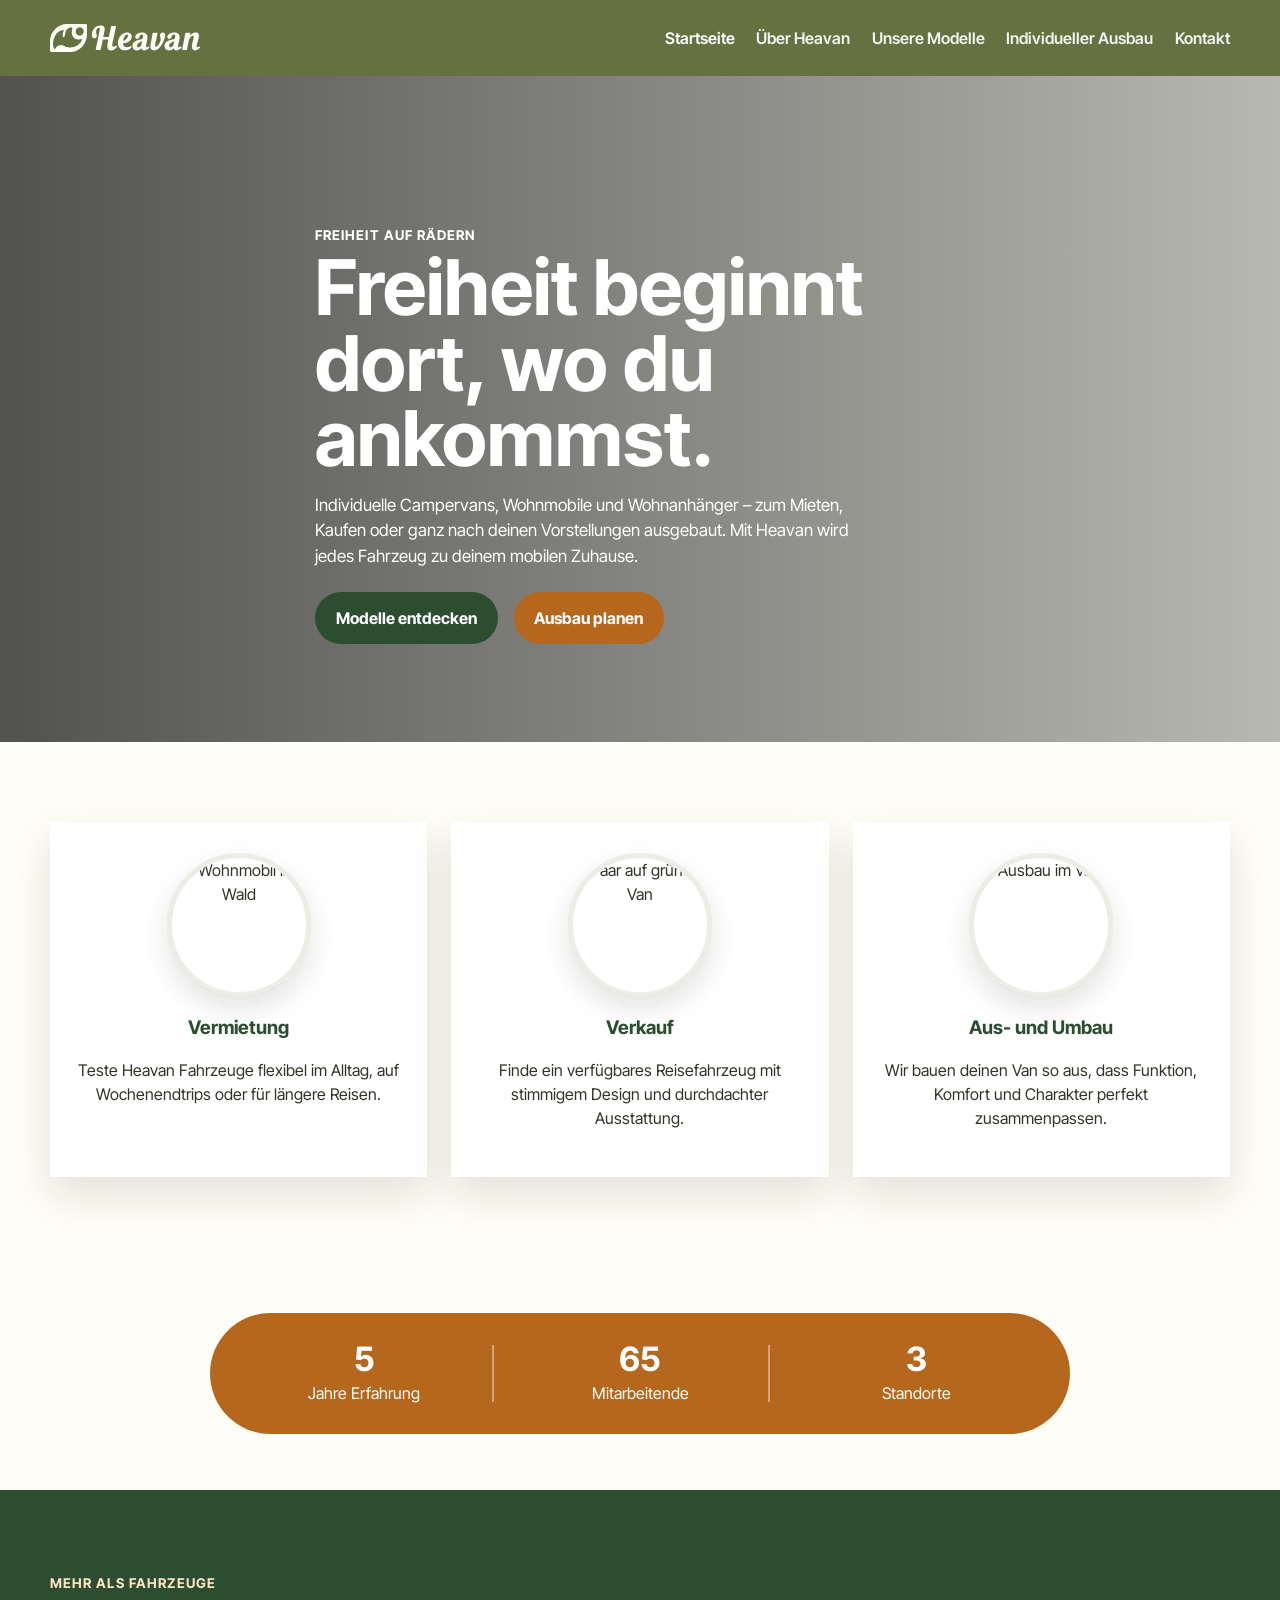
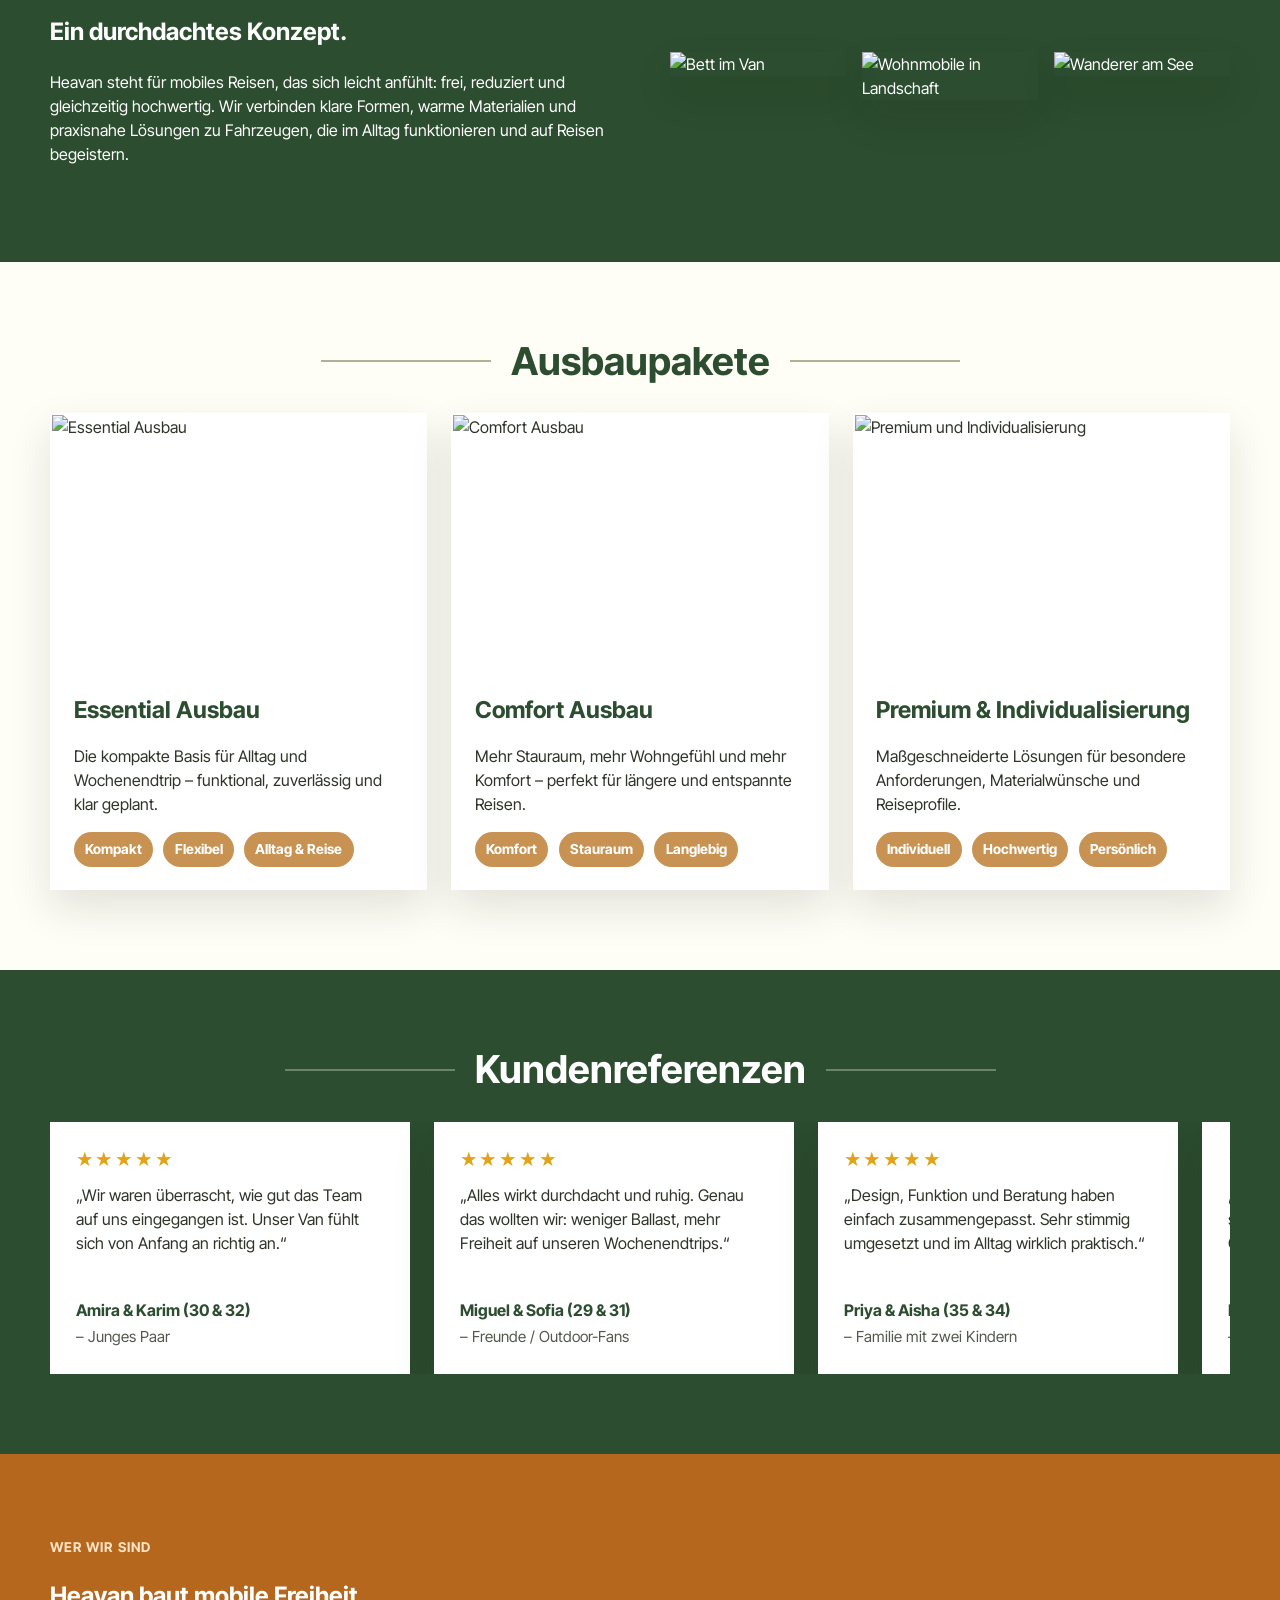
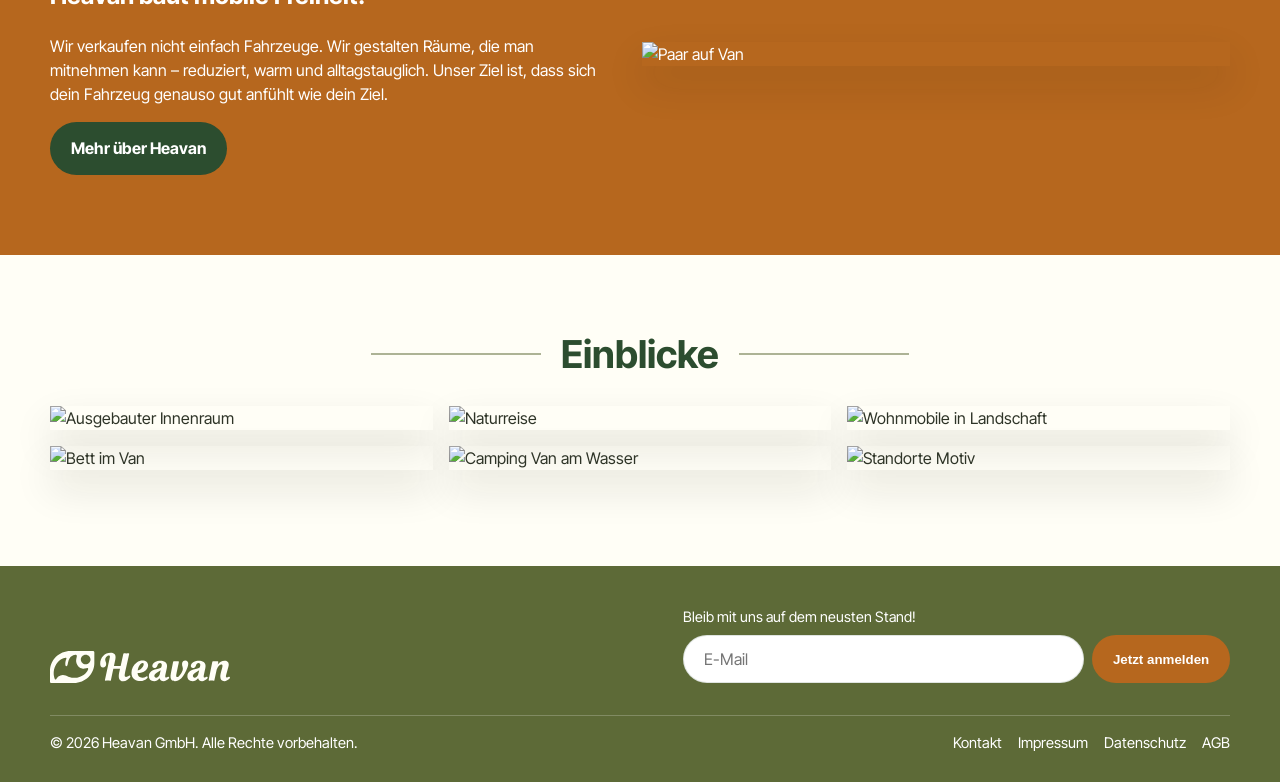
==== commit b0c743ce: "Add files via upload" ====
--- a/index.html
+++ b/index.html
@@ -47,7 +47,7 @@
       <div class="container grid grid-3">
         <a class="feature-link" href="modelle.html">
           <article class="card feature-card">
-            <div class="circle-image"><img src="assets/startseite/feature-vermietung.jpeg" alt="Wohnmobil im Wald"></div>
+            <div class="circle-image"><img src="assets/startseite/feature-vermietung.webp" alt="Wohnmobil im Wald"></div>
             <h3>Vermietung</h3>
             <p>Teste Heavan Fahrzeuge flexibel im Alltag, auf Wochenendtrips oder für längere Reisen.</p>
           </article>
@@ -55,7 +55,7 @@
 
         <a class="feature-link" href="modelle.html">
           <article class="card feature-card">
-            <div class="circle-image"><img src="assets/startseite/feature-verkauf.jpeg" alt="Paar auf grünem Van"></div>
+            <div class="circle-image"><img src="assets/startseite/feature-verkauf.webp" alt="Paar auf grünem Van"></div>
             <h3>Verkauf</h3>
             <p>Finde ein verfügbares Reisefahrzeug mit stimmigem Design und durchdachter Ausstattung.</p>
           </article>
@@ -63,7 +63,7 @@
 
         <a class="feature-link" href="ausbau.html">
           <article class="card feature-card">
-            <div class="circle-image"><img src="assets/startseite/feature-ausbau.jpeg" alt="Ausbau im Van"></div>
+            <div class="circle-image"><img src="assets/startseite/feature-ausbau.webp" alt="Ausbau im Van"></div>
             <h3>Aus- und Umbau</h3>
             <p>Wir bauen deinen Van so aus, dass Funktion, Komfort und Charakter perfekt zusammenpassen.</p>
           </article>
@@ -90,9 +90,9 @@
         </div>
 
         <div class="mosaic">
-          <img src="assets/startseite/mosaic-bed.jpeg" alt="Bett im Van">
-          <img class="tall" src="assets/startseite/mosaic-roadtrip.jpeg" alt="Wohnmobile in Landschaft">
-          <img src="assets/startseite/mosaic-van-interior.jpeg" alt="Wanderer am See">
+          <img src="assets/startseite/mosaic-bed.webp" alt="Bett im Van">
+          <img class="tall" src="assets/startseite/mosaic-roadtrip.webp" alt="Wohnmobile in Landschaft">
+          <img src="assets/startseite/mosaic-van-interior.webp" alt="Wanderer am See">
         </div>
       </div>
     </section>
@@ -104,7 +104,7 @@
         <div class="grid grid-3">
           <a class="package-link" href="ausbau.html#essential">
             <article class="card package-card">
-              <img src="assets/startseite/package-essential.jpeg" alt="Essential Ausbau">
+              <img src="assets/startseite/package-essential.webp" alt="Essential Ausbau">
               <div class="card-body">
                 <h3>Essential Ausbau</h3>
                 <p>Die kompakte Basis für Alltag und Wochenendtrip – funktional, zuverlässig und klar geplant.</p>
@@ -119,7 +119,7 @@
 
           <a class="package-link" href="ausbau.html#comfort">
             <article class="card package-card">
-              <img src="assets/startseite/package-comfort.jpeg" alt="Comfort Ausbau">
+              <img src="assets/startseite/package-comfort.webp" alt="Comfort Ausbau">
               <div class="card-body">
                 <h3>Comfort Ausbau</h3>
                 <p>Mehr Stauraum, mehr Wohngefühl und mehr Komfort – perfekt für längere und entspannte Reisen.</p>
@@ -134,7 +134,7 @@
 
           <a class="package-link" href="ausbau.html#premium">
             <article class="card package-card">
-              <img src="assets/startseite/package-premium.jpg" alt="Premium und Individualisierung">
+              <img src="assets/startseite/package-premium.webp" alt="Premium und Individualisierung">
               <div class="card-body">
                 <h3>Premium &amp; Individualisierung</h3>
                 <p>Maßgeschneiderte Lösungen für besondere Anforderungen, Materialwünsche und Reiseprofile.</p>
@@ -311,7 +311,7 @@
         </div>
 
         <div class="split-media">
-          <img src="assets/startseite/about-roadtrip-couple.jpeg" alt="Paar auf Van">
+          <img src="assets/startseite/about-roadtrip-couple.webp" alt="Paar auf Van">
         </div>
       </div>
     </section>
@@ -320,12 +320,12 @@
       <div class="container">
         <h2 class="section-title">Einblicke</h2>
         <div class="gallery-masonry">
-          <img src="assets/startseite/gallery-1.jpeg" alt="Ausgebauter Innenraum">
-          <img src="assets/startseite/gallery-2.jpeg" alt="Bett im Van">
-          <img src="assets/startseite/gallery-3.jpeg" alt="Naturreise">
-          <img src="assets/startseite/gallery-4.jpeg" alt="Camping Van am Wasser">
-          <img src="assets/startseite/gallery-5.jpeg" alt="Wohnmobile in Landschaft">
-          <img src="assets/startseite/gallery-6.jpeg" alt="Standorte Motiv">
+          <img src="assets/startseite/gallery-1.webp" loading="lazy" alt="Ausgebauter Innenraum">
+          <img src="assets/startseite/gallery-2.webp" loading="lazy" alt="Bett im Van">
+          <img src="assets/startseite/gallery-3.webp" loading="lazy" alt="Naturreise">
+          <img src="assets/startseite/gallery-4.webp" loading="lazy" alt="Camping Van am Wasser">
+          <img src="assets/startseite/gallery-5.webp" loading="lazy" alt="Wohnmobile in Landschaft">
+          <img src="assets/startseite/gallery-6.webp" loading="lazy" alt="Standorte Motiv">
         </div>
       </div>
     </section>
--- a/styles.css
+++ b/styles.css
@@ -642,7 +642,7 @@
   display: flex;
   gap: 1.5rem;
   width: max-content;
-  animation: testimonials-slide 60s linear infinite;
+  animation: testimonials-slide 180s linear infinite;
 }
 
 .testimonials-slider:hover .testimonials-track {
@@ -1881,4 +1881,4 @@
     bottom: 0.6rem;
     width: calc(100% - 1.2rem);
   }
-}+}
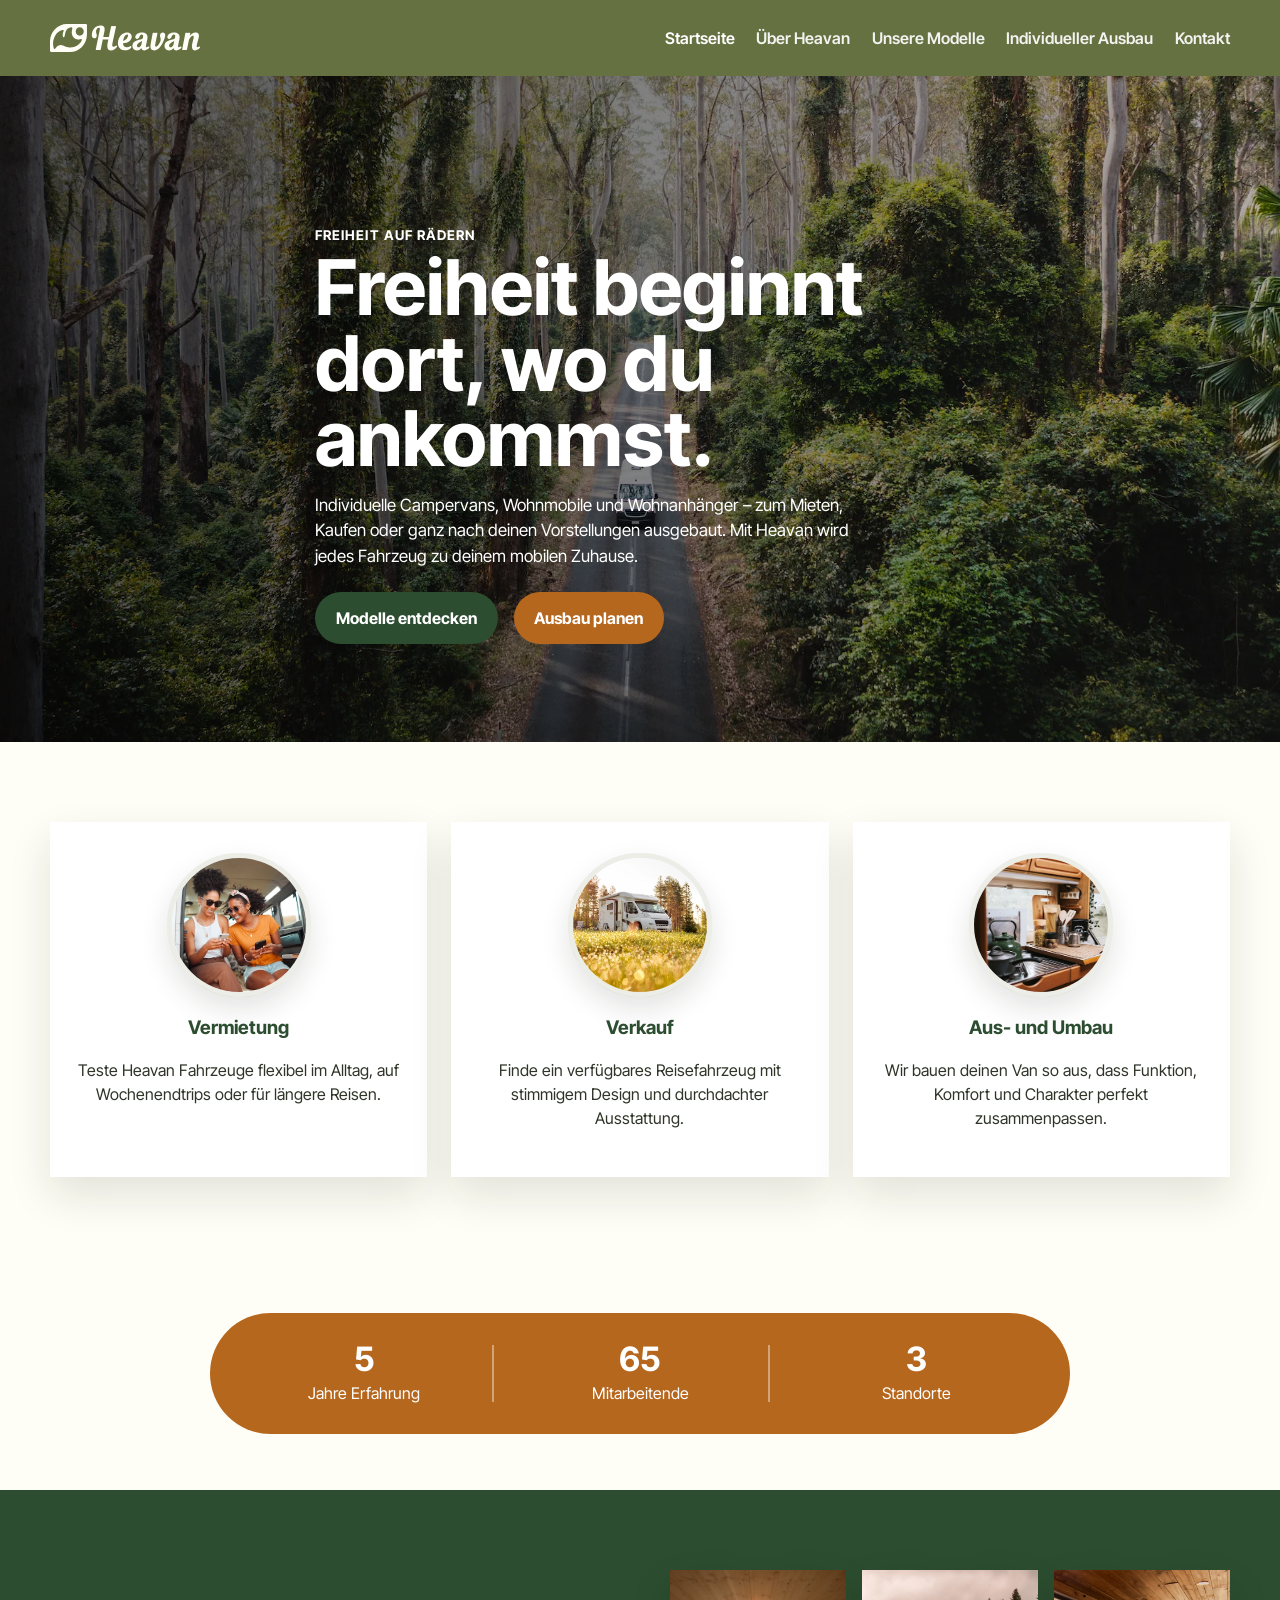
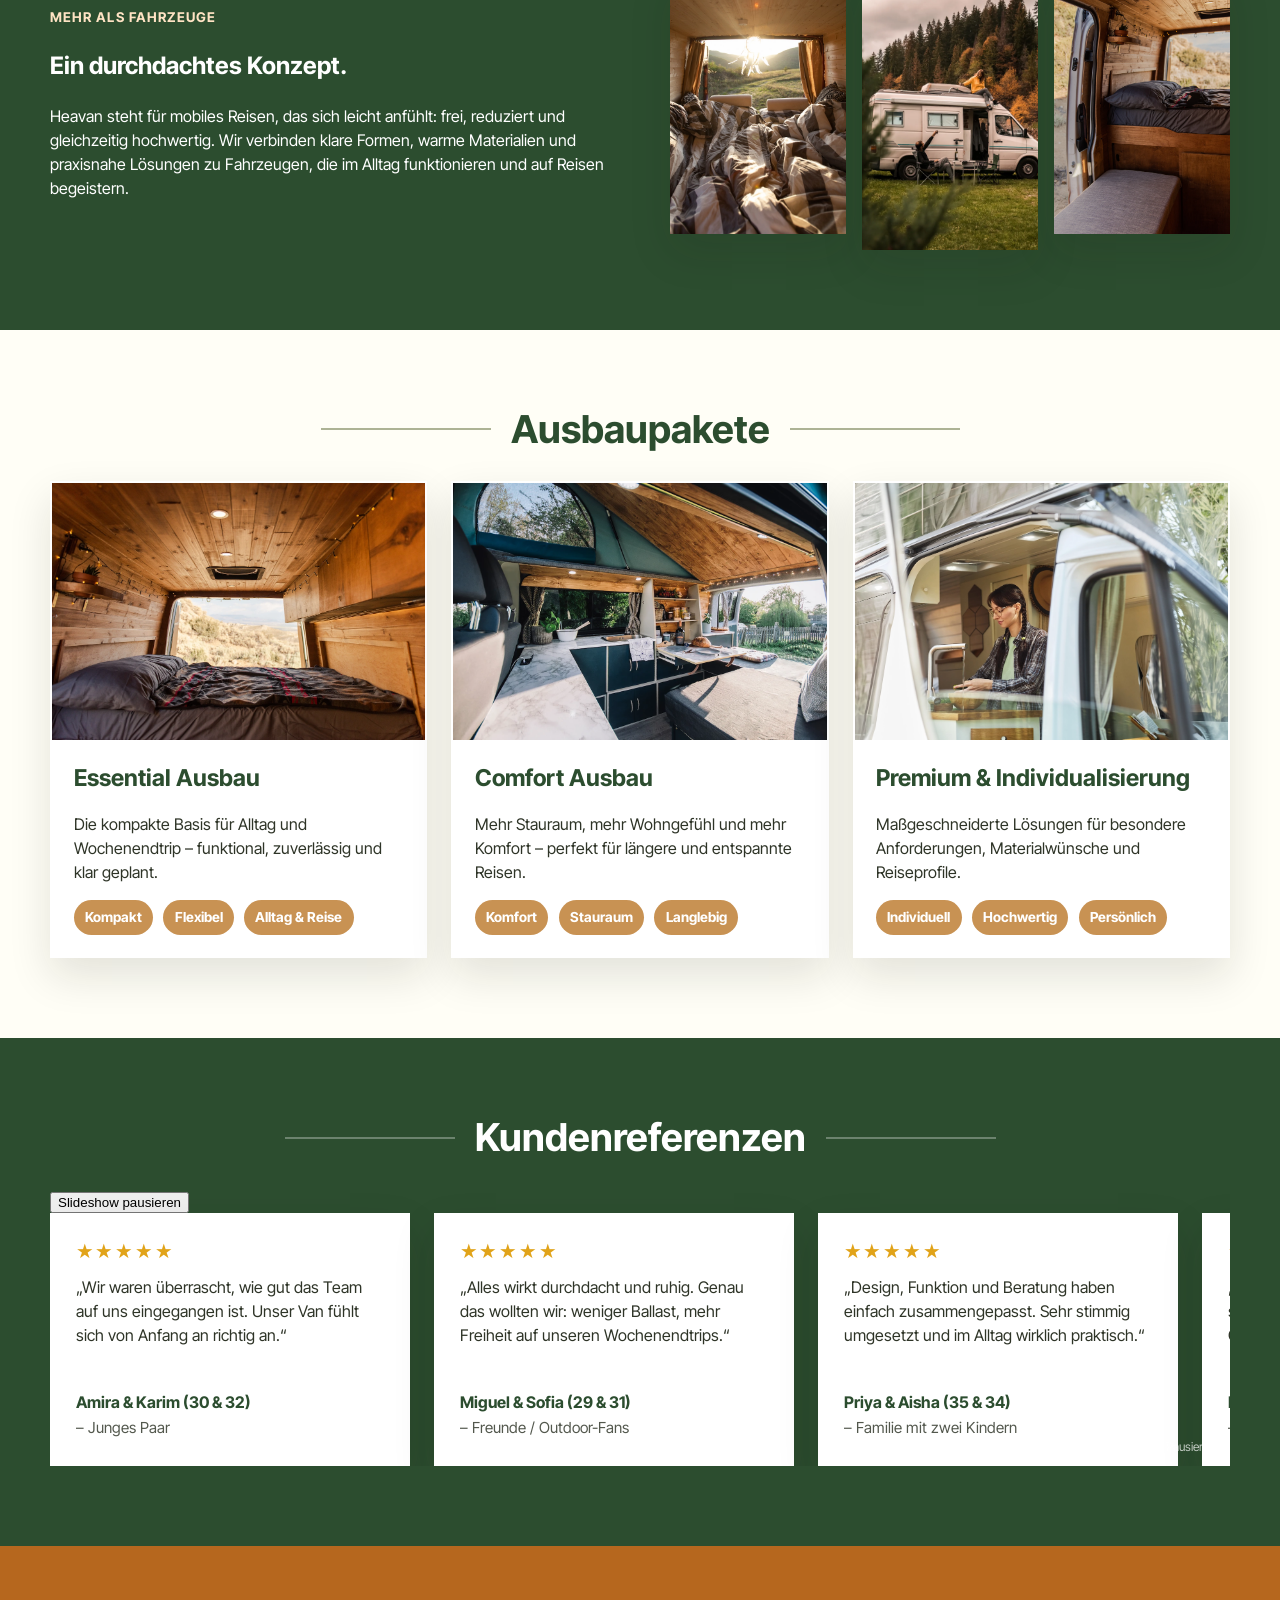
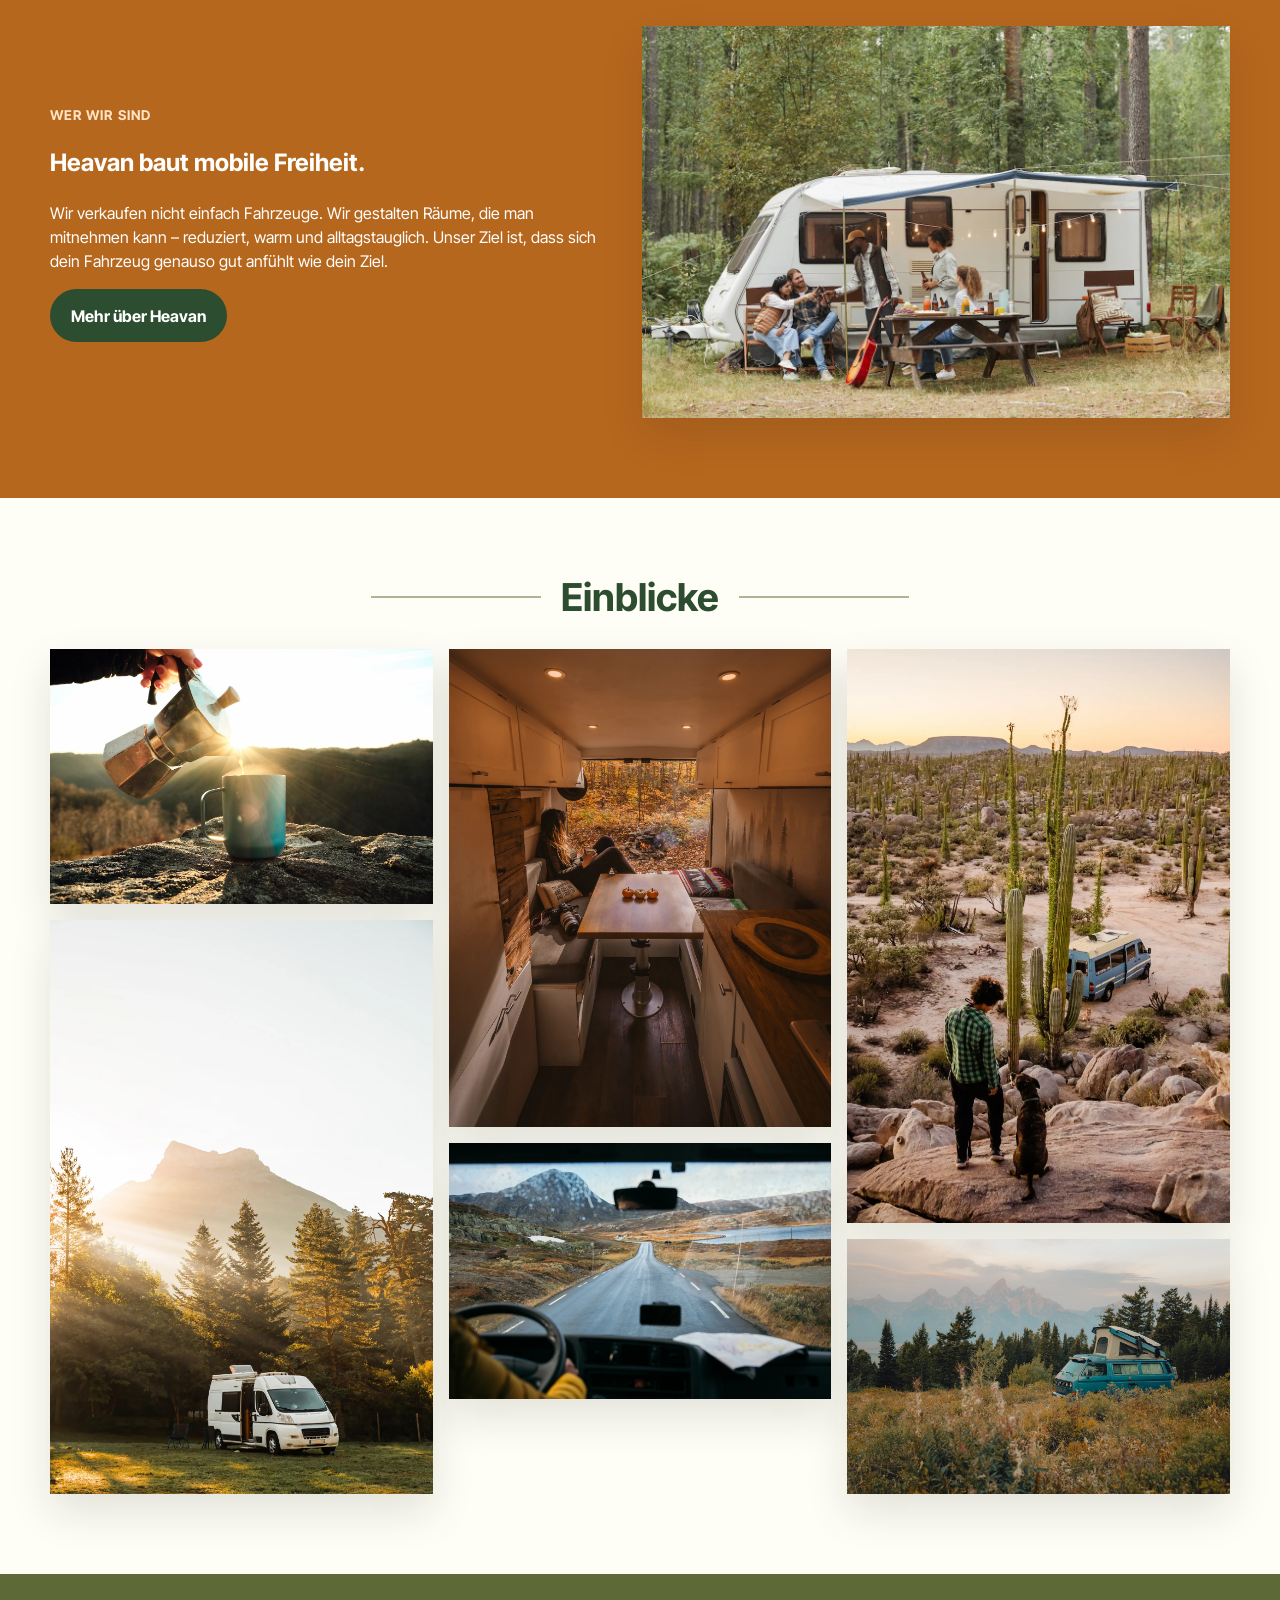
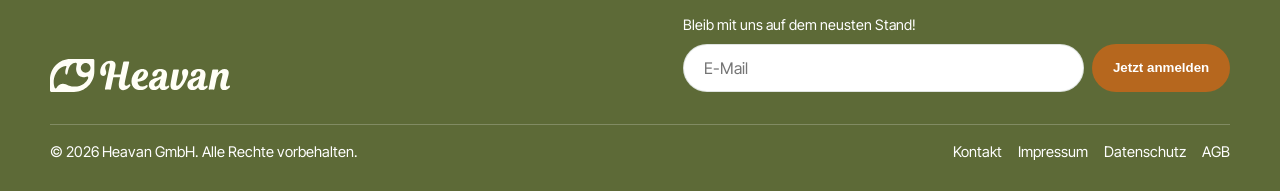
==== commit b24a253d: "Add files via upload" ====
--- a/index.html
+++ b/index.html
@@ -153,8 +153,14 @@
     <section class="section bg-green-dark">
   <div class="container">
     <h2 class="section-title light">Kundenreferenzen</h2>
+    
 
     <div class="testimonials-slider">
+      
+      <button class="testimonials-toggle" type="button" aria-pressed="false">
+        Slideshow pausieren
+      </button>
+
       <div class="testimonials-track">
         <article class="testimonial">
           <div class="stars">★★★★★</div>
--- a/styles.css
+++ b/styles.css
@@ -407,26 +407,26 @@
 }
 
 .hero-start::after {
-  background-image: url('assets/startseite/hero-startseite.jpg');
+  background-image: url('assets/startseite/hero-startseite.webp');
 }
 
 .hero-ueber::after {
-  background-image: url('assets/ueber/hero-ueber-heavan.jpeg');
+  background-image: url('assets/ueber/hero-ueber-heavan.webp');
   background-position: center center;
 }
 
 .hero-modelle::after {
-  background-image: url('assets/modelle/hero-modelle.jpeg');
+  background-image: url('assets/modelle/hero-modelle.webp');
   background-position: center center;
 }
 
 .hero-ausbau::after {
-  background-image: url('assets/ausbau/hero-ausbau.jpeg');
+  background-image: url('assets/ausbau/hero-ausbau.webp');
   background-position: center center;
 }
 
 .hero-kontakt::after {
-  background-image: url('assets/kontakt/hero-kontakt.jpeg');
+  background-image: url('assets/kontakt/hero-kontakt.webp');
   background-position: left center;
 }
 
@@ -696,6 +696,26 @@
   opacity: 0.82;
 }
 
+.testimonials-slider.is-paused .testimonials-track {
+  animation-play-state: paused;
+}
+
+.testimonials-slider::after {
+  content: 'Tippen zum Pausieren';
+  position: absolute;
+  bottom: 10px;
+  right: 15px;
+  font-size: 0.75rem;
+  color: white;
+  opacity: 0.7;
+}
+
+@media (hover: hover) {
+  .testimonials-slider::after {
+    content: 'Hover zum Pausieren';
+  }
+}
+
 @keyframes testimonials-slide {
   0% {
     transform: translateX(0);
@@ -753,15 +773,15 @@
 }
 
 .cta-ueber::after {
-  background-image: url('assets/ueber/cta-ueber.jpeg');
+  background-image: url('assets/ueber/cta-ueber.webp');
 }
 
 .cta-modelle::after {
-  background-image: url('assets/modelle/cta-modelle.jpeg');
+  background-image: url('assets/modelle/cta-modelle.webp');
 }
 
 .cta-ausbau::after {
-  background-image: url('assets/ausbau/cta-ausbau.jpeg');
+  background-image: url('assets/ausbau/cta-ausbau.webp');
 }
 
 .cta-box {
@@ -1864,8 +1884,7 @@
   .hero-modelle-content,
   .hero-ausbau .hero-content,
   .hero-kontakt .hero-content {
-  padding: 4.5rem 0.2rem 2.8rem;
-  }
+  padding: 4.5rem clamp(1rem, 4vw, 1.2rem) 2.8rem;  }
   .gallery-masonry {
     columns: 1;
   }
@@ -1881,4 +1900,4 @@
     bottom: 0.6rem;
     width: calc(100% - 1.2rem);
   }
-}
+}
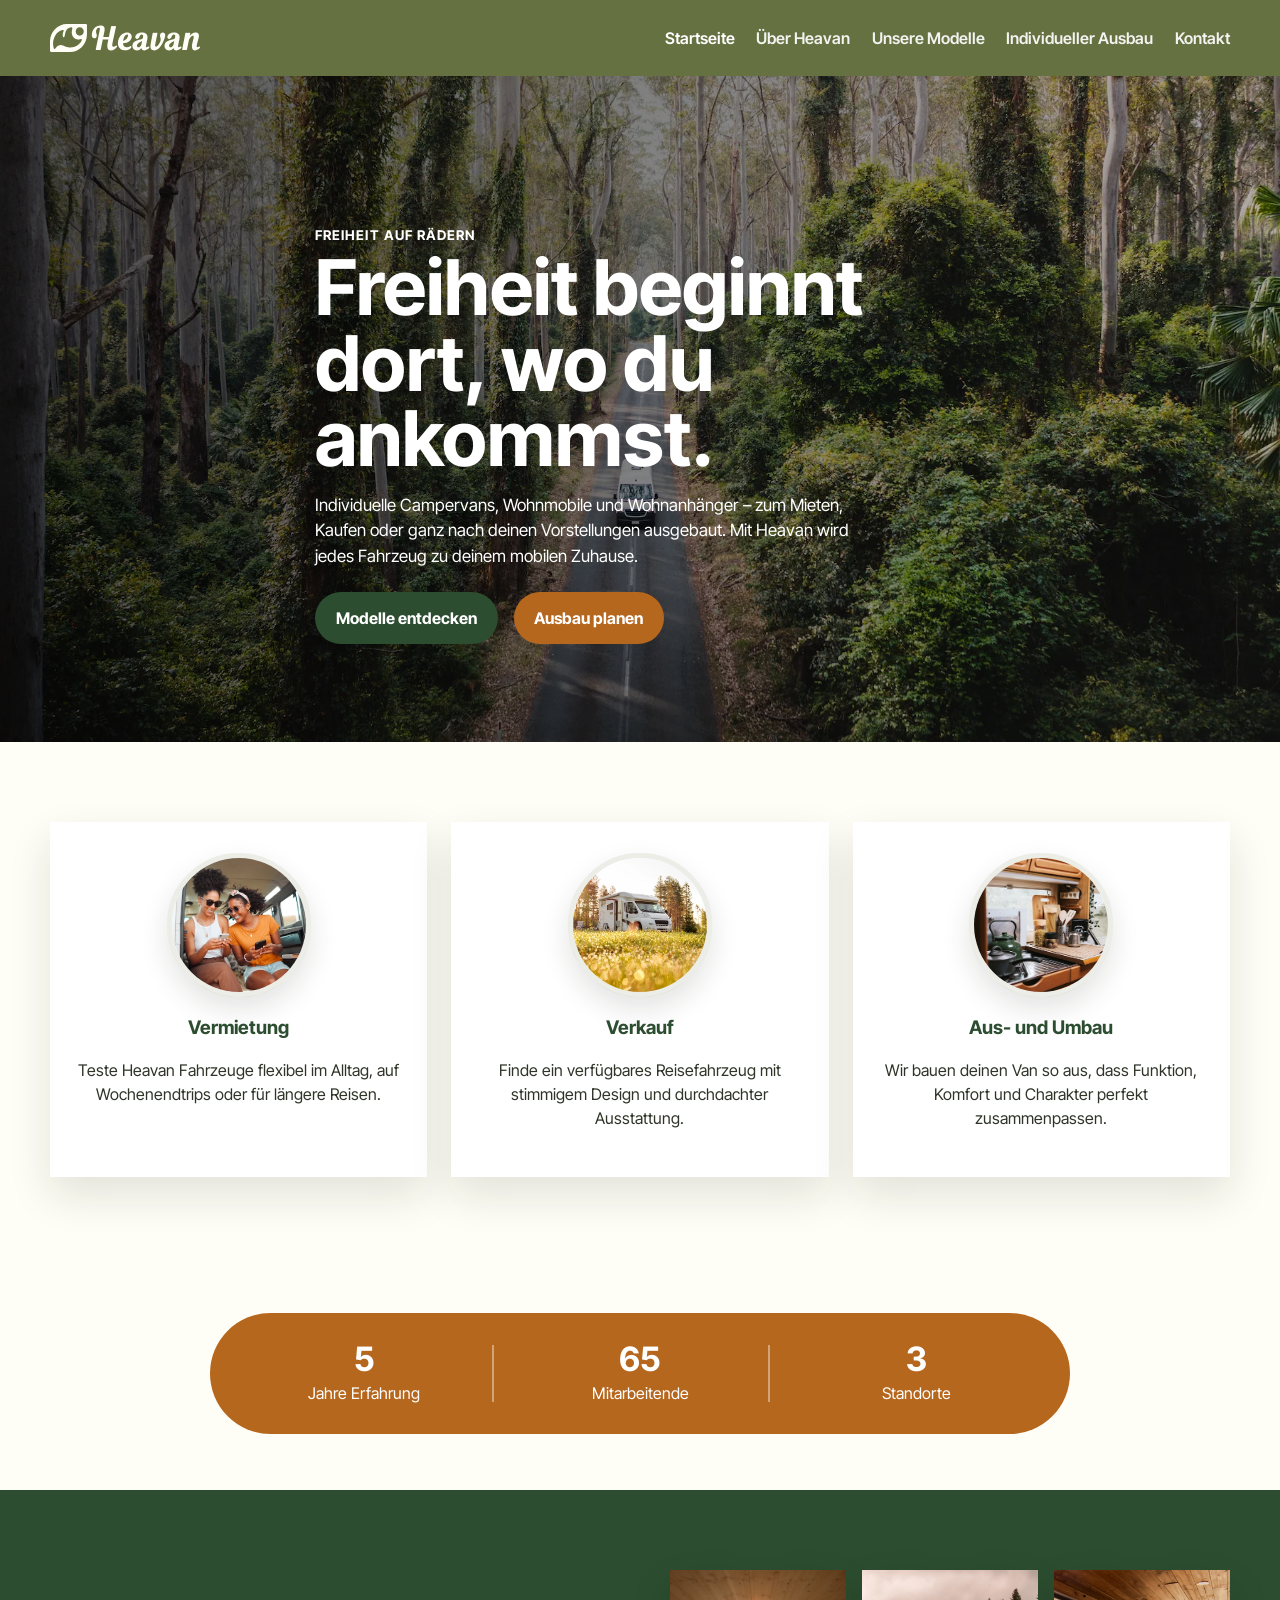
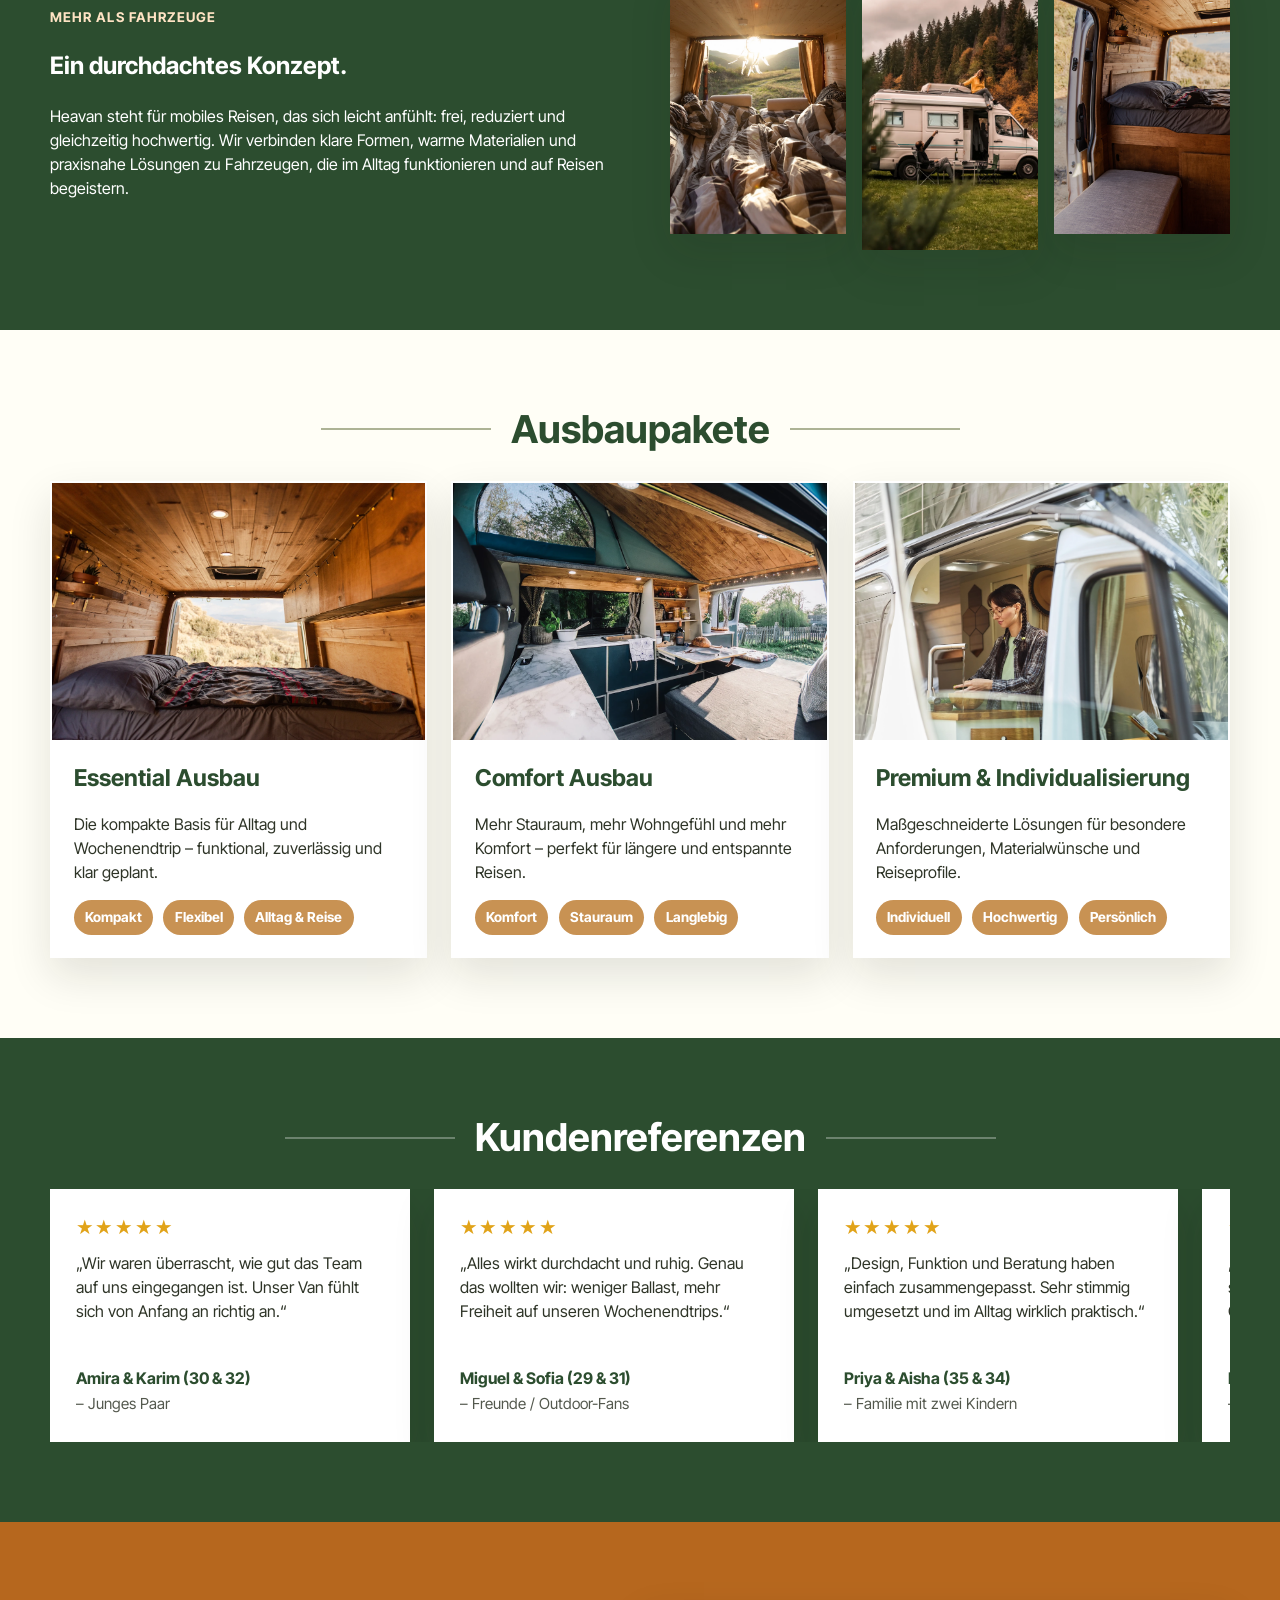
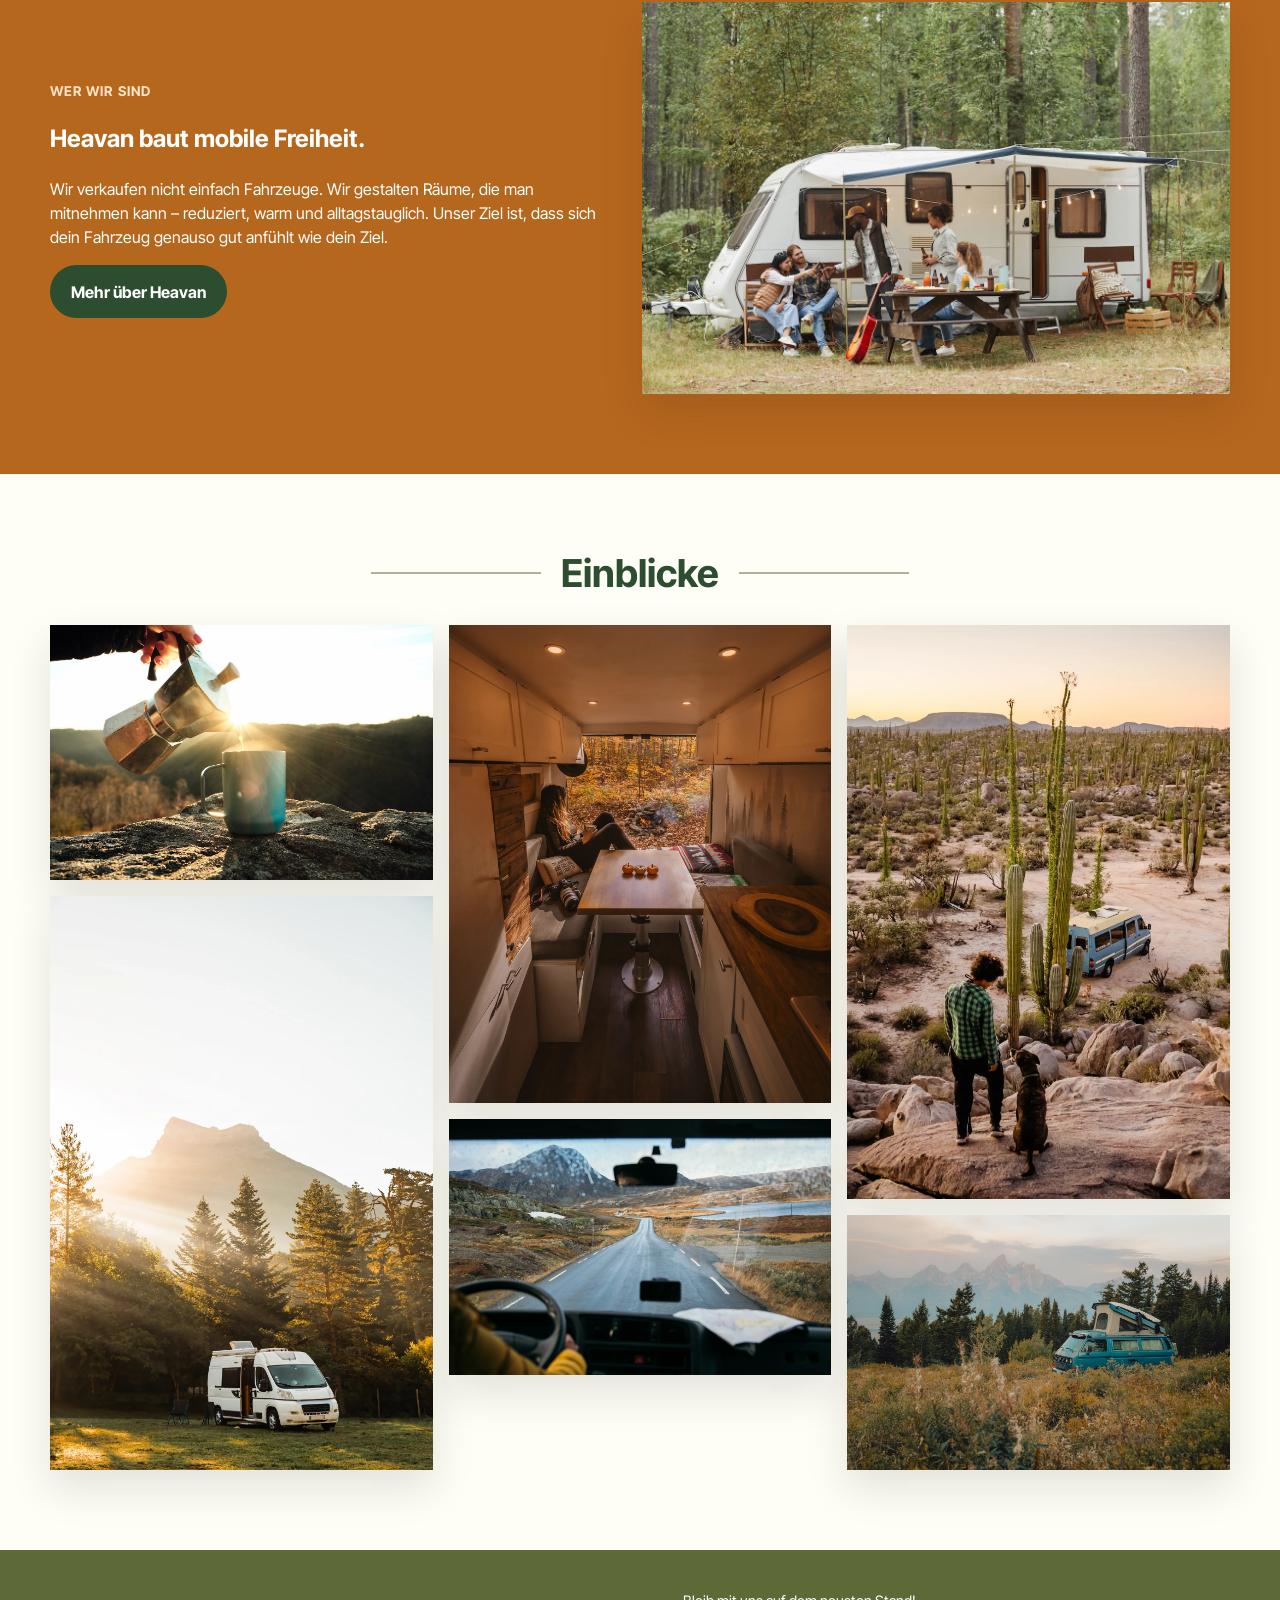
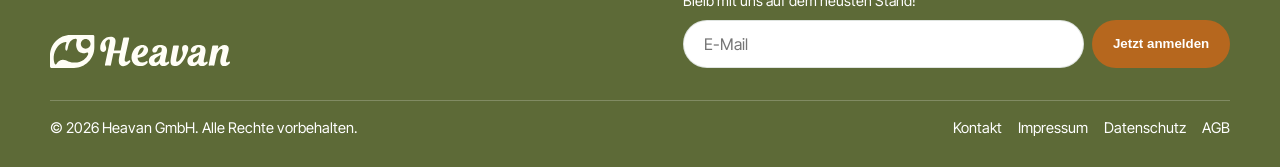
==== commit a73ff6a6: "Add files via upload" ====
--- a/index.html
+++ b/index.html
@@ -156,10 +156,6 @@
     
 
     <div class="testimonials-slider">
-      
-      <button class="testimonials-toggle" type="button" aria-pressed="false">
-        Slideshow pausieren
-      </button>
 
       <div class="testimonials-track">
         <article class="testimonial">
--- a/styles.css
+++ b/styles.css
@@ -694,26 +694,6 @@
   margin-top: 0.2rem;
   font-size: 0.95rem;
   opacity: 0.82;
-}
-
-.testimonials-slider.is-paused .testimonials-track {
-  animation-play-state: paused;
-}
-
-.testimonials-slider::after {
-  content: 'Tippen zum Pausieren';
-  position: absolute;
-  bottom: 10px;
-  right: 15px;
-  font-size: 0.75rem;
-  color: white;
-  opacity: 0.7;
-}
-
-@media (hover: hover) {
-  .testimonials-slider::after {
-    content: 'Hover zum Pausieren';
-  }
 }
 
 @keyframes testimonials-slide {
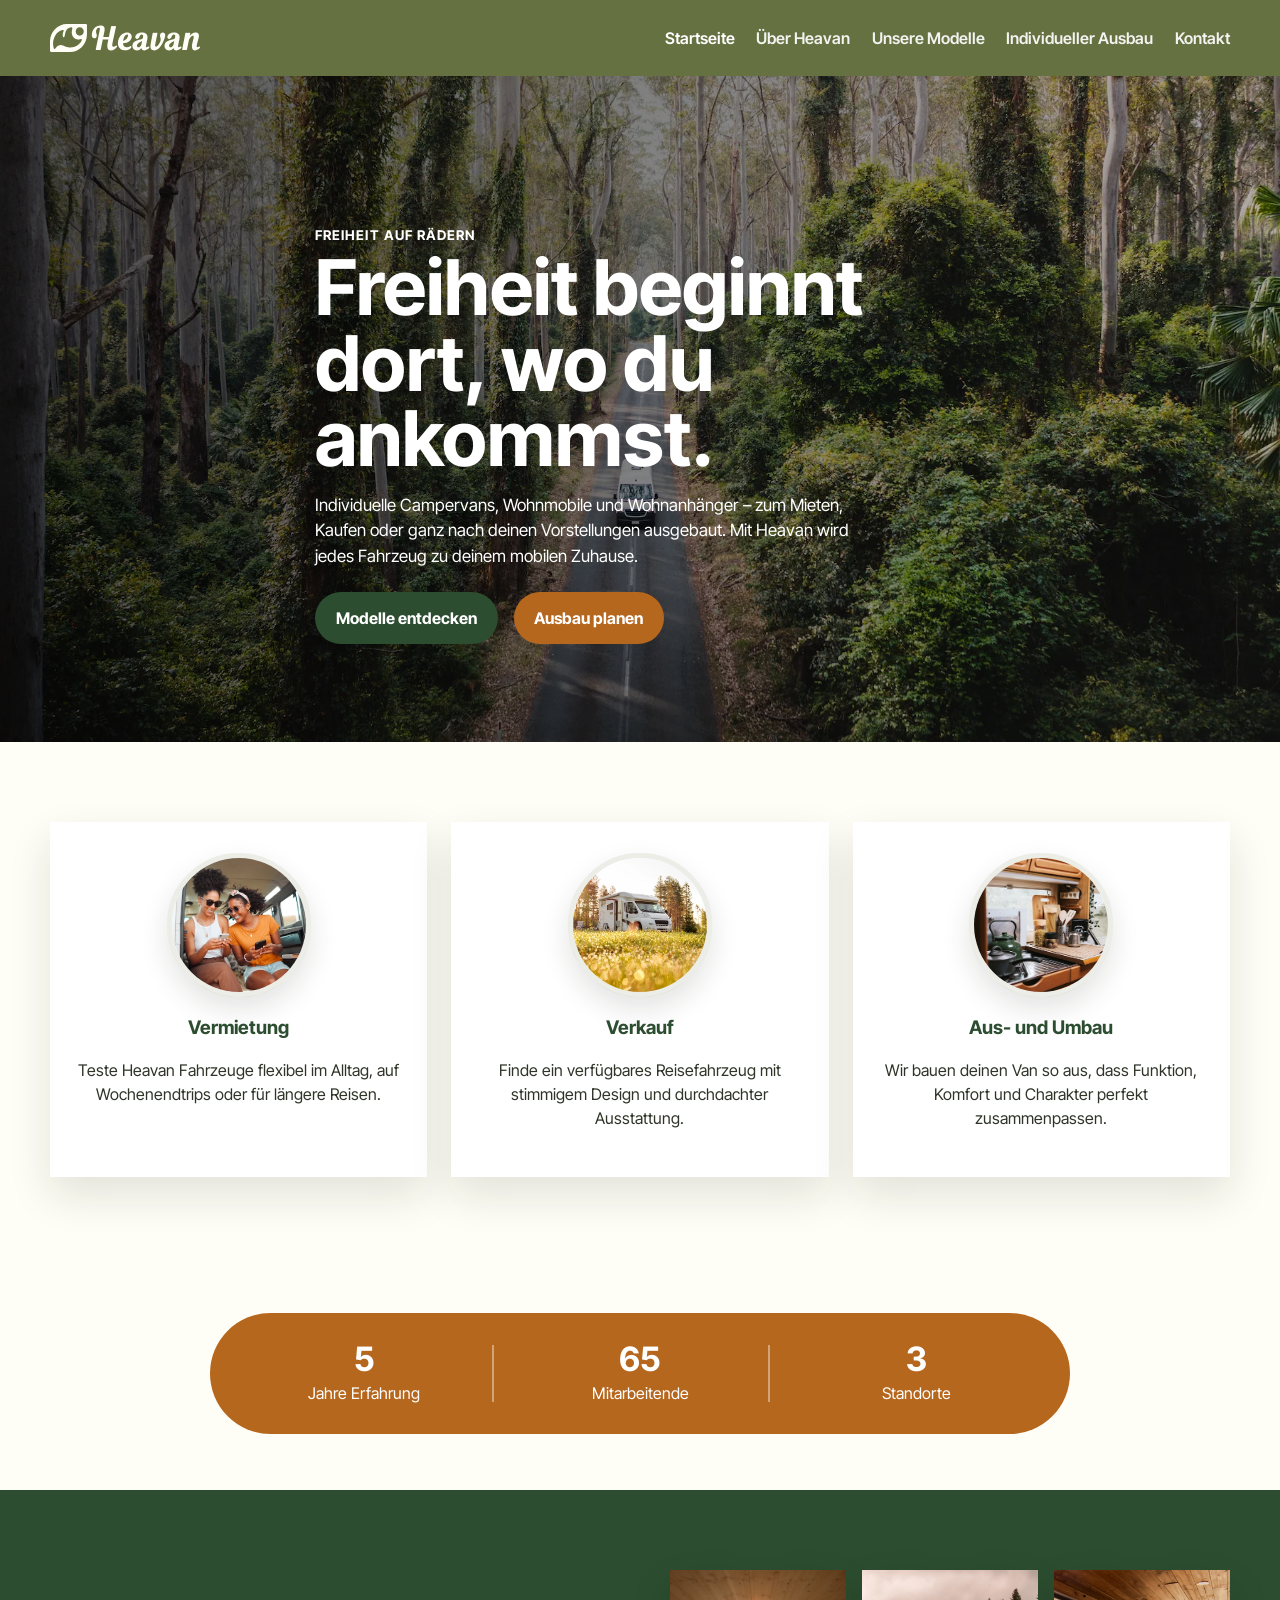
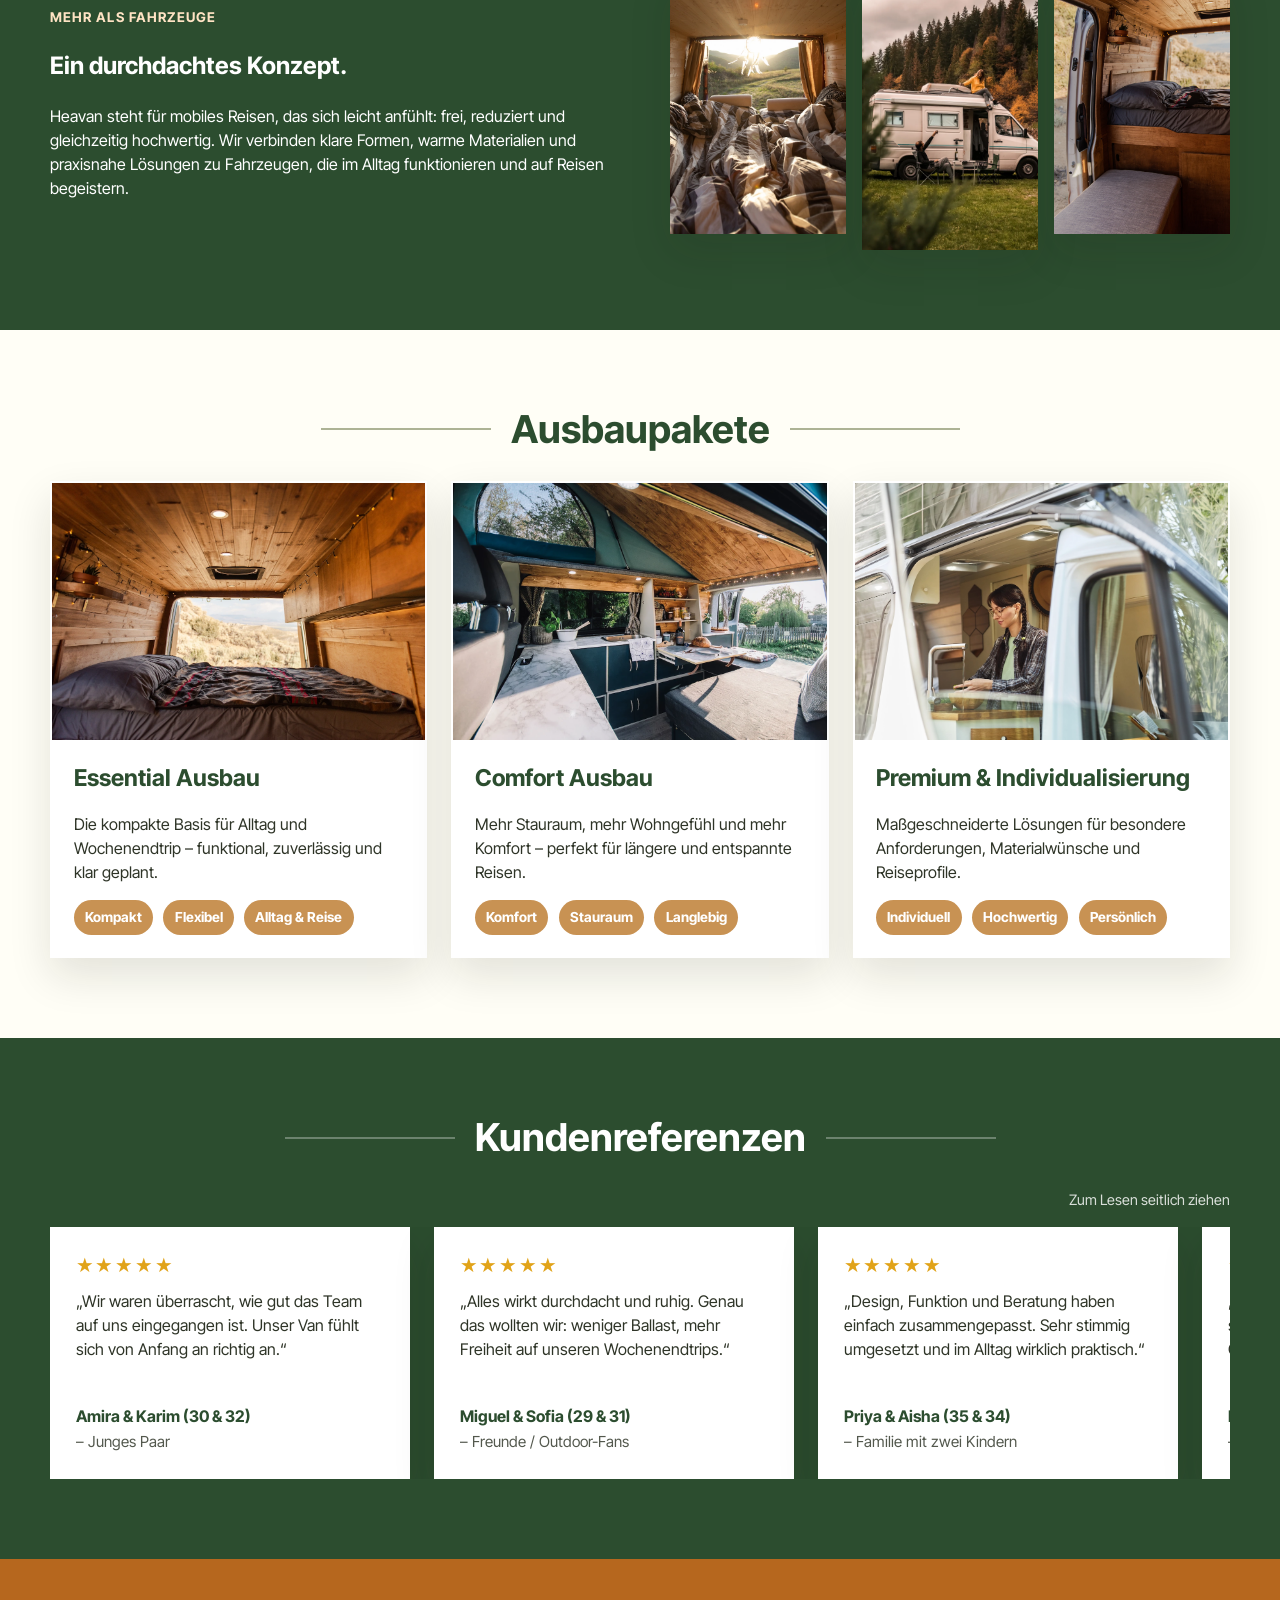
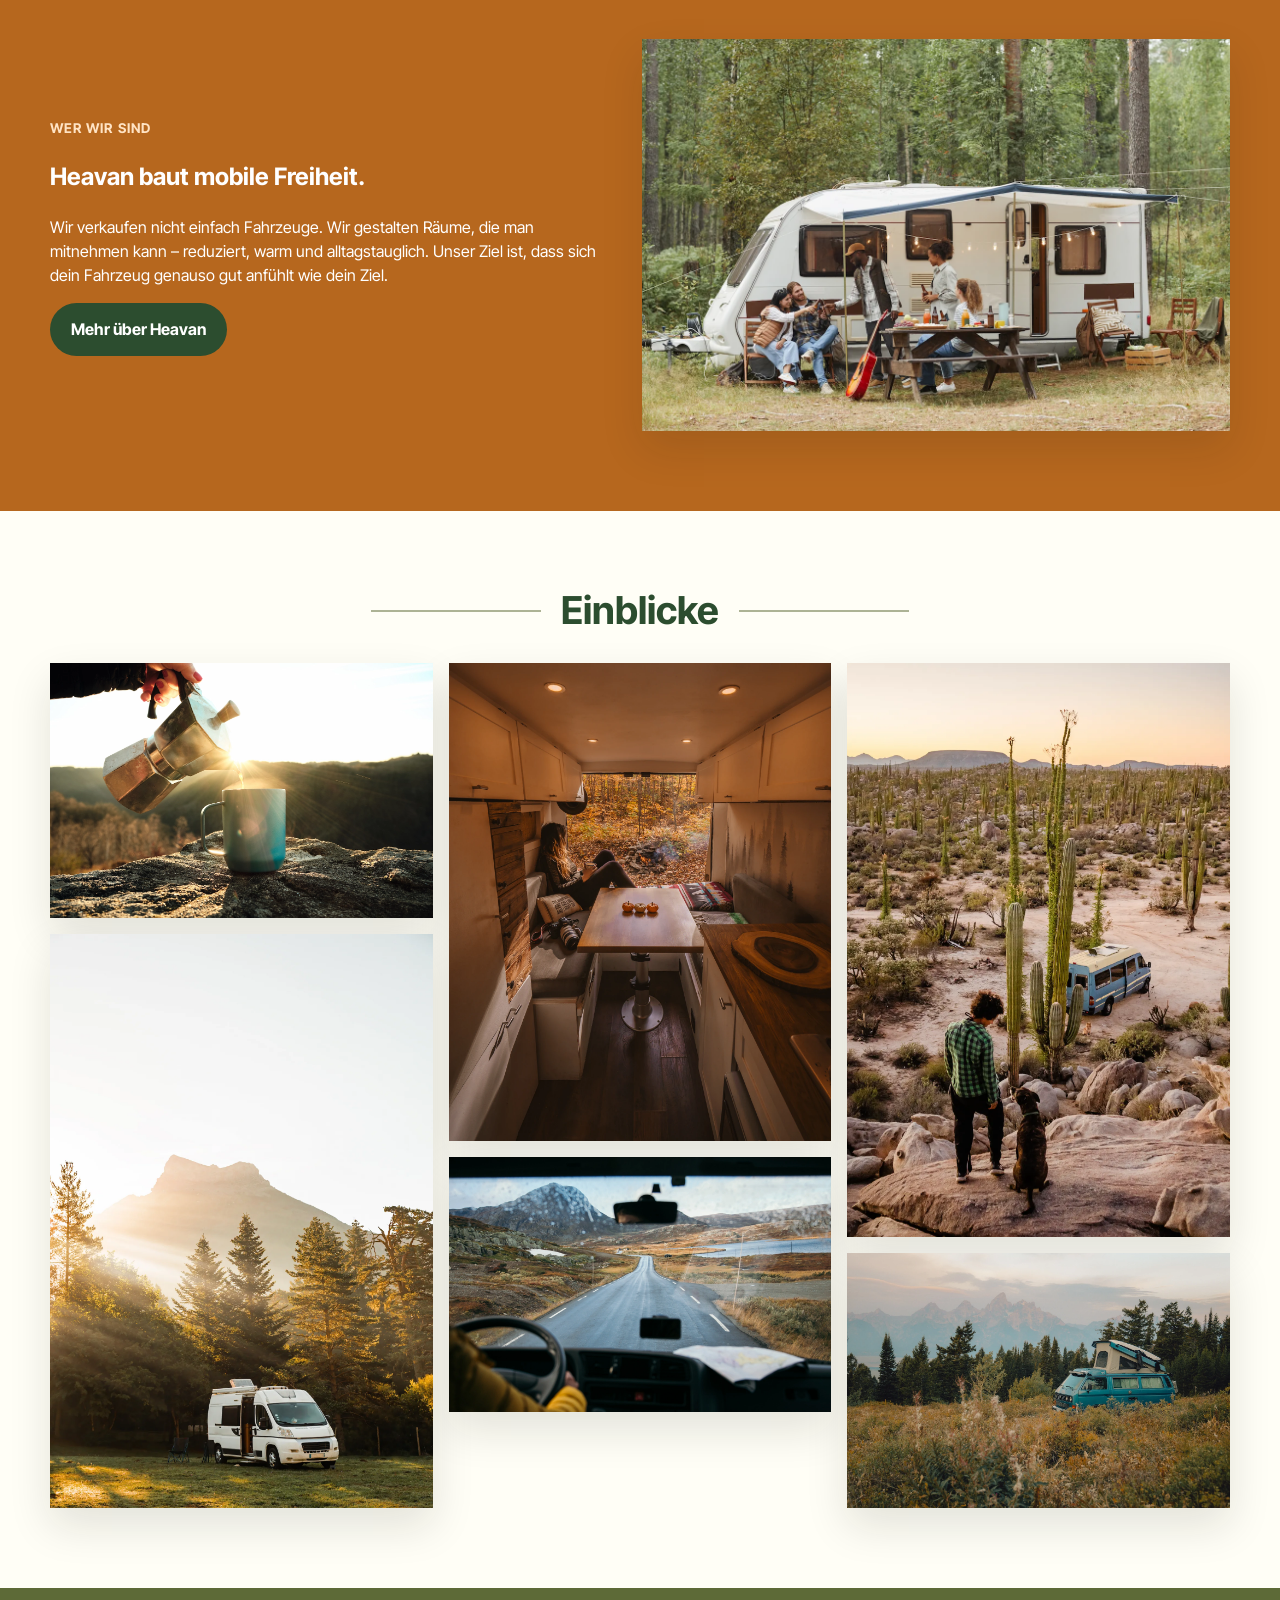
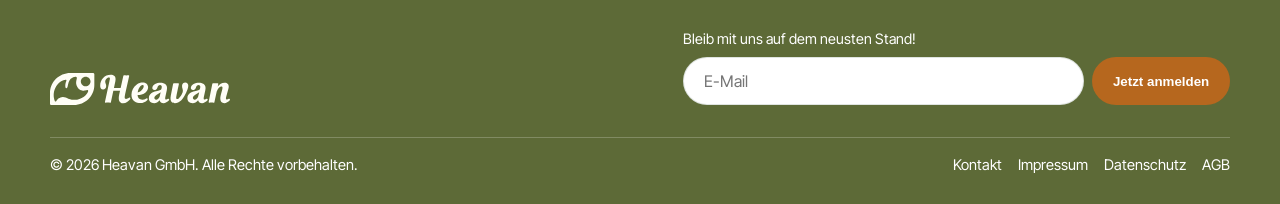
==== commit 3eda2b9c: "Add files via upload" ====
--- a/index.html
+++ b/index.html
@@ -153,82 +153,11 @@
     <section class="section bg-green-dark">
   <div class="container">
     <h2 class="section-title light">Kundenreferenzen</h2>
-    
+    <p class="testimonials-hint">Zum Lesen seitlich ziehen</p>
 
     <div class="testimonials-slider">
 
       <div class="testimonials-track">
-        <article class="testimonial">
-          <div class="stars">★★★★★</div>
-          <p>„Wir waren überrascht, wie gut das Team auf uns eingegangen ist. Unser Van fühlt sich von Anfang an richtig an.“</p>
-          <strong>Amira &amp; Karim (30 &amp; 32)</strong>
-          <span class="testimonial-meta">– Junges Paar</span>
-        </article>
-
-        <article class="testimonial">
-          <div class="stars">★★★★★</div>
-          <p>„Alles wirkt durchdacht und ruhig. Genau das wollten wir: weniger Ballast, mehr Freiheit auf unseren Wochenendtrips.“</p>
-          <strong>Miguel &amp; Sofia (29 &amp; 31)</strong>
-          <span class="testimonial-meta">– Freunde / Outdoor-Fans</span>
-        </article>
-
-        <article class="testimonial">
-          <div class="stars">★★★★★</div>
-          <p>„Design, Funktion und Beratung haben einfach zusammengepasst. Sehr stimmig umgesetzt und im Alltag wirklich praktisch.“</p>
-          <strong>Priya &amp; Aisha (35 &amp; 34)</strong>
-          <span class="testimonial-meta">– Familie mit zwei Kindern</span>
-        </article>
-
-        <article class="testimonial">
-          <div class="stars">★★★★★</div>
-          <p>„Ich reise oft allein und wollte etwas, das sicher, kompakt und unkompliziert ist. Genau das habe ich hier gefunden.“</p>
-          <strong>Lou (27)</strong>
-          <span class="testimonial-meta">– Solo-Reisende</span>
-        </article>
-
-        <article class="testimonial">
-          <div class="stars">★★★★★</div>
-          <p>„Mit Hund unterwegs zu sein war uns wichtig. Der Ausbau ist robust, pflegeleicht und trotzdem richtig gemütlich.“</p>
-          <strong>Adina &amp; Marie (29 &amp; 36)</strong>
-          <span class="testimonial-meta">– Paar mit Hund</span>
-        </article>
-
-        <article class="testimonial">
-          <div class="stars">★★★★★</div>
-          <p>„Wir wollten spontan losfahren können, ohne jedes Mal groß zu planen. Genau dieses Freiheitsgefühl vermittelt Heavan.“</p>
-          <strong>Phuong, Malik &amp; Niko</strong>
-          <span class="testimonial-meta">– Freundesgruppe</span>
-        </article>
-
-        <article class="testimonial">
-          <div class="stars">★★★★★</div>
-          <p>„Für uns war entscheidend, dass Komfort und Übersicht zusammenkommen. Das Fahrzeug fühlt sich hochwertig und angenehm ruhig an.“</p>
-          <strong>Sabine &amp; Holger (58 &amp; 61)</strong>
-          <span class="testimonial-meta">– Best Ager / Reiseliebhaber</span>
-        </article>
-
-        <article class="testimonial">
-          <div class="stars">★★★★★</div>
-          <p>„Ich arbeite remote und brauchte einen Van, der nicht nur schön aussieht, sondern auch für längere Aufenthalte funktioniert.“</p>
-          <strong>Helena (33)</strong>
-          <span class="testimonial-meta">– Remote Worker</span>
-        </article>
-
-        <article class="testimonial">
-          <div class="stars">★★★★★</div>
-          <p>„Stauraum, Schlafkomfort und Alltagstauglichkeit sind bei unseren Touren extrem wichtig. Das Konzept ist wirklich durchdacht.“</p>
-          <strong>Almu &amp; Elias (26 &amp; 28)</strong>
-          <span class="testimonial-meta">– Sport- und Outdoor-Reisende</span>
-        </article>
-
-        <article class="testimonial">
-          <div class="stars">★★★★★</div>
-          <p>„Wir wollten ein mobiles Zuhause, das warm, klar und nicht überladen wirkt. Genau dieses Gefühl haben wir jetzt.“</p>
-          <strong>Selin &amp; Mert (37 &amp; 39)</strong>
-          <span class="testimonial-meta">– Reiselustige Familie</span>
-        </article>
-
-        <!-- Duplikate für flüssigen Endloslauf -->
         <article class="testimonial">
           <div class="stars">★★★★★</div>
           <p>„Wir waren überrascht, wie gut das Team auf uns eingegangen ist. Unser Van fühlt sich von Anfang an richtig an.“</p>
--- a/styles.css
+++ b/styles.css
@@ -632,21 +632,35 @@
   grid-row: span 2;
 }
 
+.testimonials-hint {
+  margin: 0 0 1rem;
+  text-align: right;
+  font-size: 0.9rem;
+  color: rgba(255, 255, 255, 0.82);
+}
+
 .testimonials-slider {
-  overflow: hidden;
+  position: relative;
   width: 100%;
-  position: relative;
+  overflow-x: auto;
+  overflow-y: hidden;
+  cursor: grab;
+  -webkit-overflow-scrolling: touch;
+  scrollbar-width: none;
+}
+
+.testimonials-slider::-webkit-scrollbar {
+  display: none;
+}
+
+.testimonials-slider.is-dragging {
+  cursor: grabbing;
 }
 
 .testimonials-track {
   display: flex;
   gap: 1.5rem;
   width: max-content;
-  animation: testimonials-slide 180s linear infinite;
-}
-
-.testimonials-slider:hover .testimonials-track {
-  animation-play-state: paused;
 }
 
 .testimonial {
@@ -694,15 +708,6 @@
   margin-top: 0.2rem;
   font-size: 0.95rem;
   opacity: 0.82;
-}
-
-@keyframes testimonials-slide {
-  0% {
-    transform: translateX(0);
-  }
-  100% {
-    transform: translateX(calc(-50% - 0.75rem));
-  }
 }
 
 .stars {
@@ -1853,6 +1858,17 @@
   .hero-keep-together {
     white-space: normal;
   }
+
+    .testimonials-hint {
+    text-align: left;
+    font-size: 0.84rem;
+  }
+
+    .testimonials-hint {
+    text-align: left;
+    font-size: 0.84rem;
+  }
+
 }
 
 @media (max-width: 520px) {
@@ -1864,7 +1880,9 @@
   .hero-modelle-content,
   .hero-ausbau .hero-content,
   .hero-kontakt .hero-content {
-  padding: 4.5rem clamp(1rem, 4vw, 1.2rem) 2.8rem;  }
+    padding: 4.5rem clamp(1rem, 4vw, 1.2rem) 2.8rem;
+  }
+
   .gallery-masonry {
     columns: 1;
   }
@@ -1880,4 +1898,20 @@
     bottom: 0.6rem;
     width: calc(100% - 1.2rem);
   }
+
+  .testimonials-track {
+    gap: 1rem;
+  }
+
+  .testimonial {
+    flex: 0 0 86%;
+    min-width: 86%;
+    min-height: auto;
+  }
+
+  .testimonials-hint {
+    text-align: left;
+    font-size: 0.84rem;
+    margin-bottom: 0.8rem;
+  }
 }
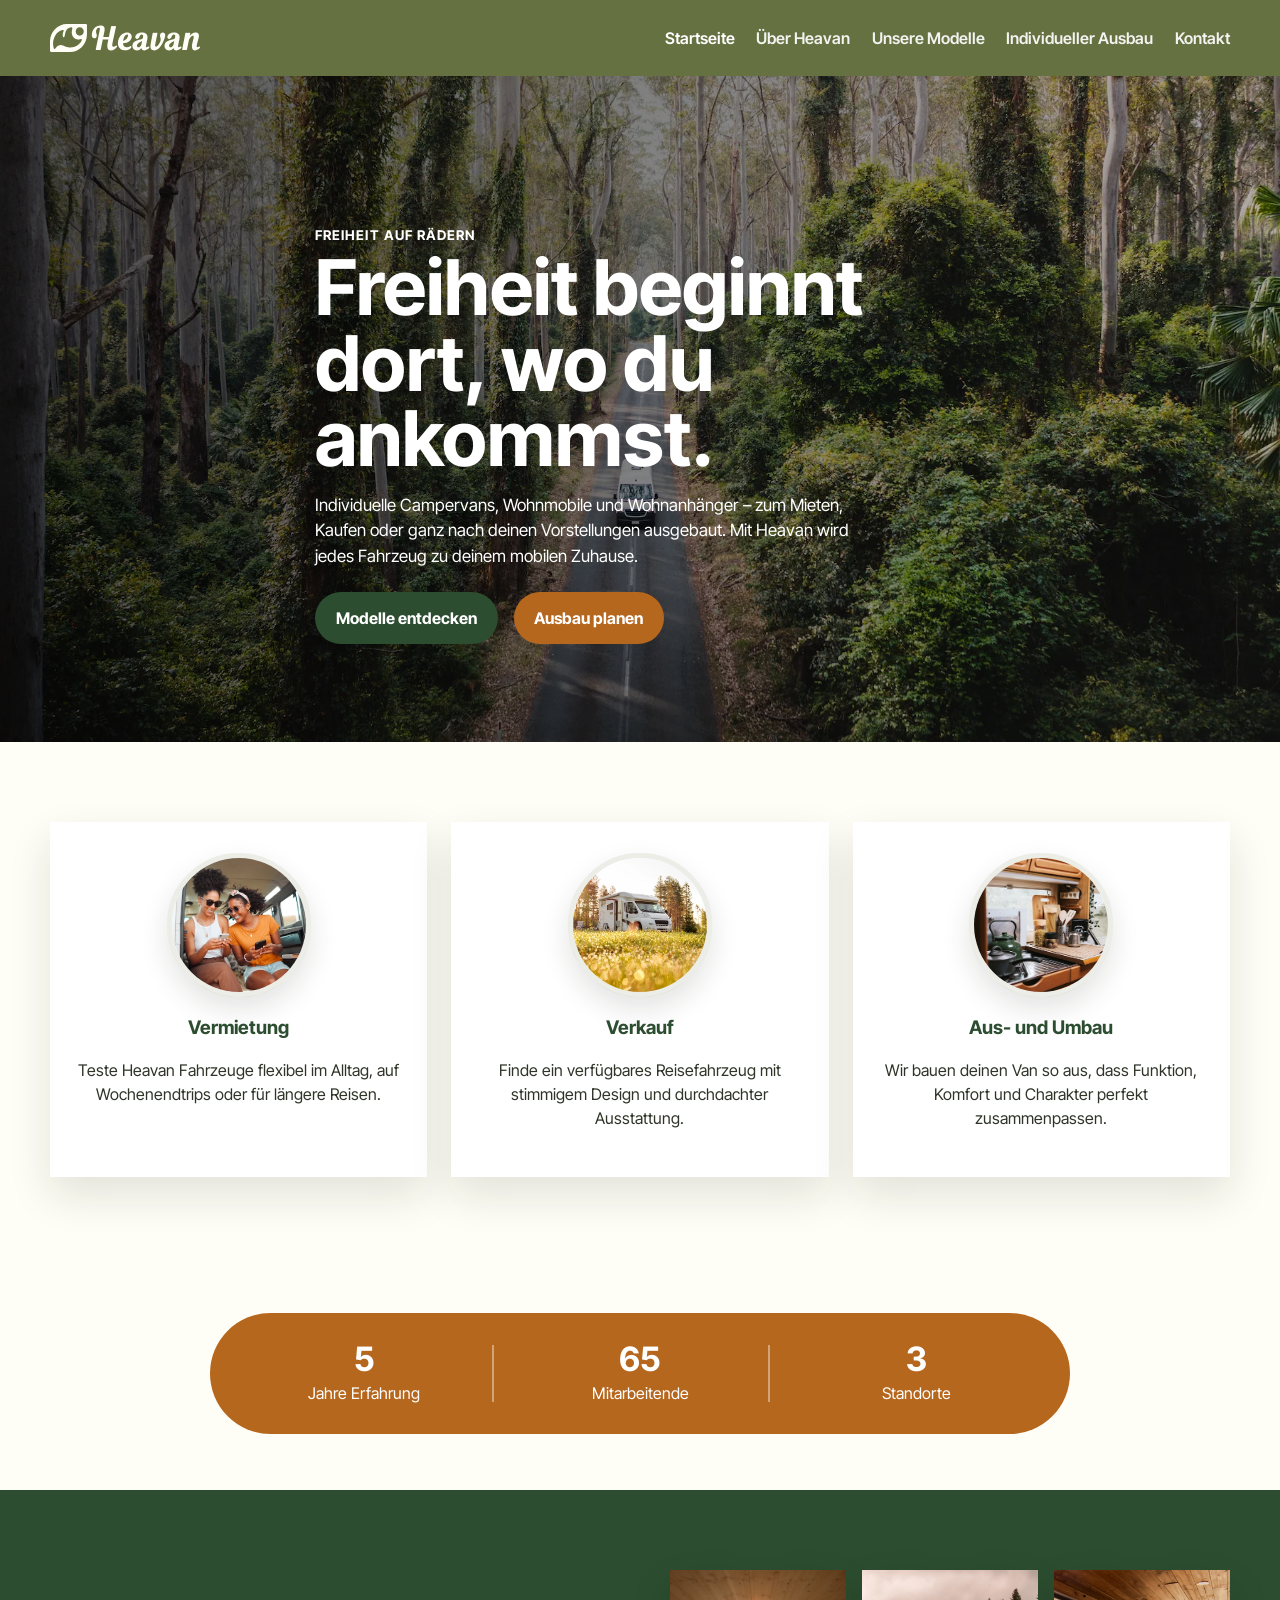
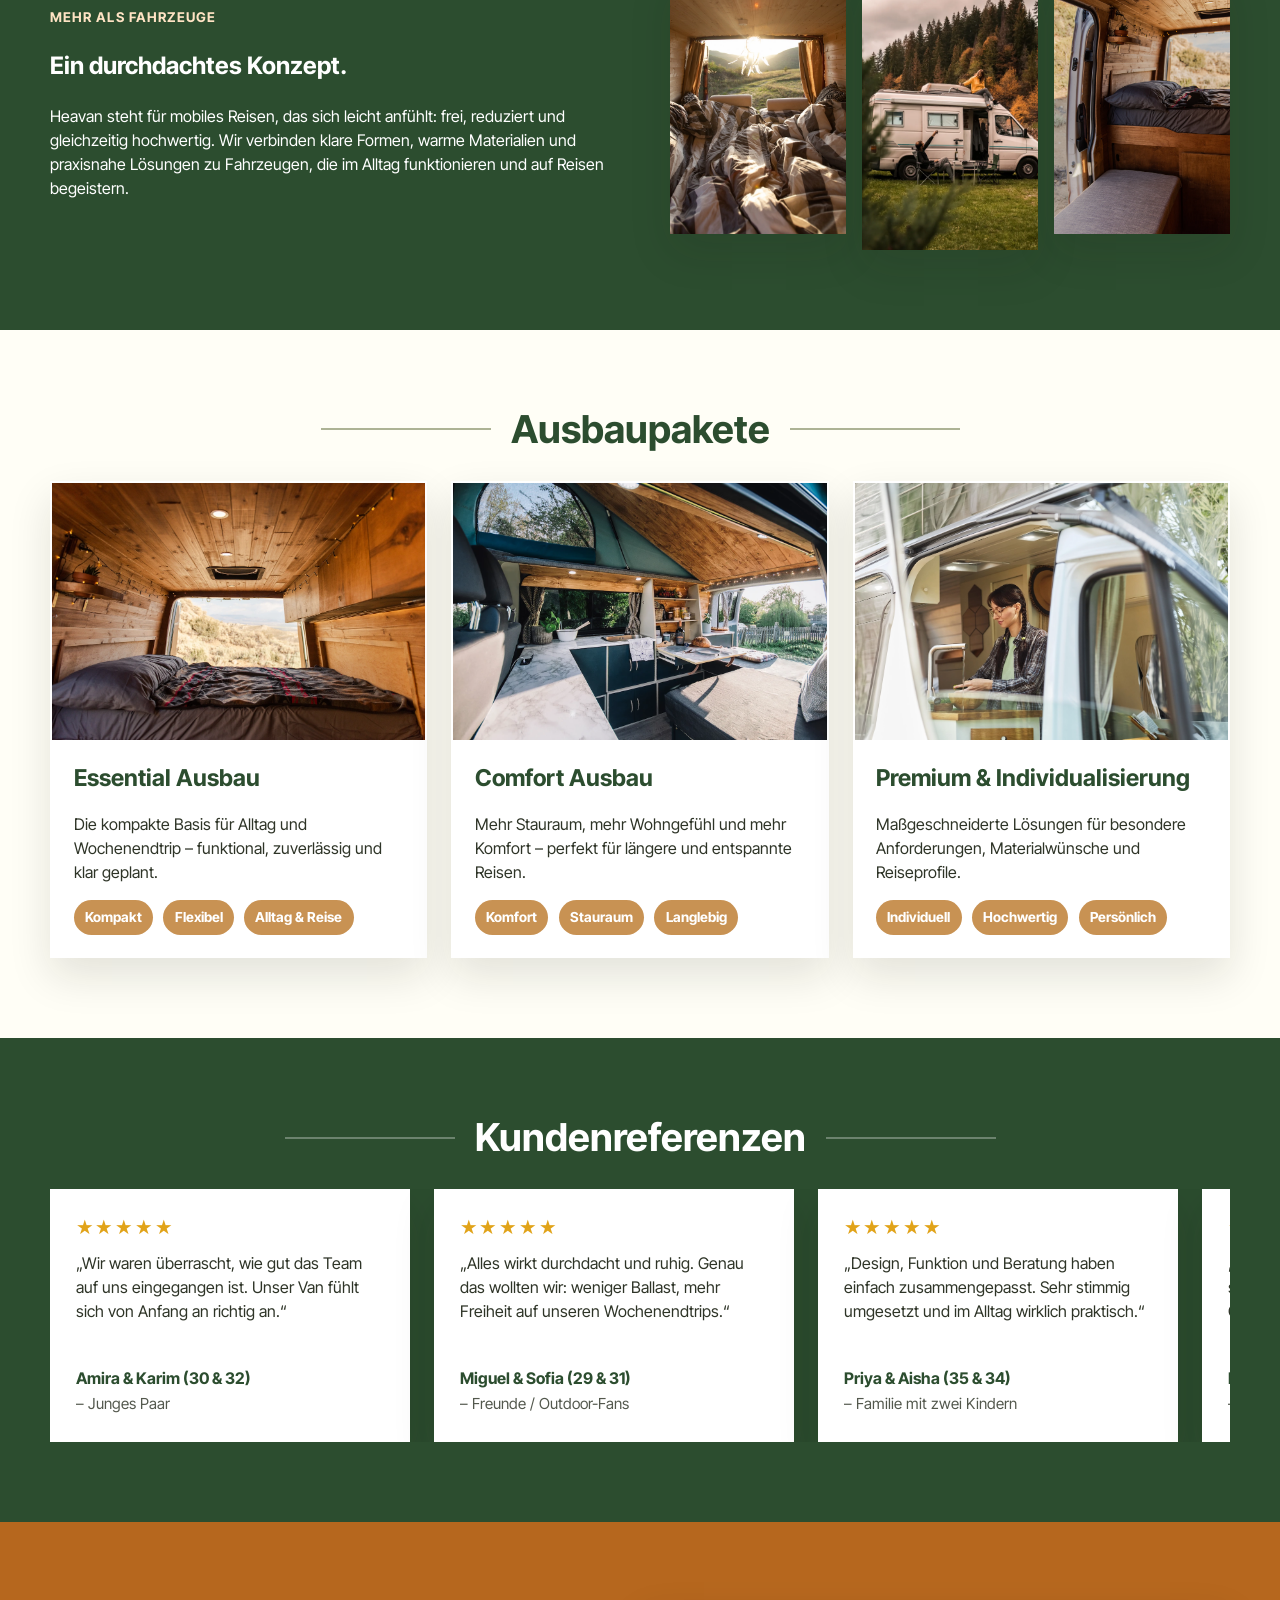
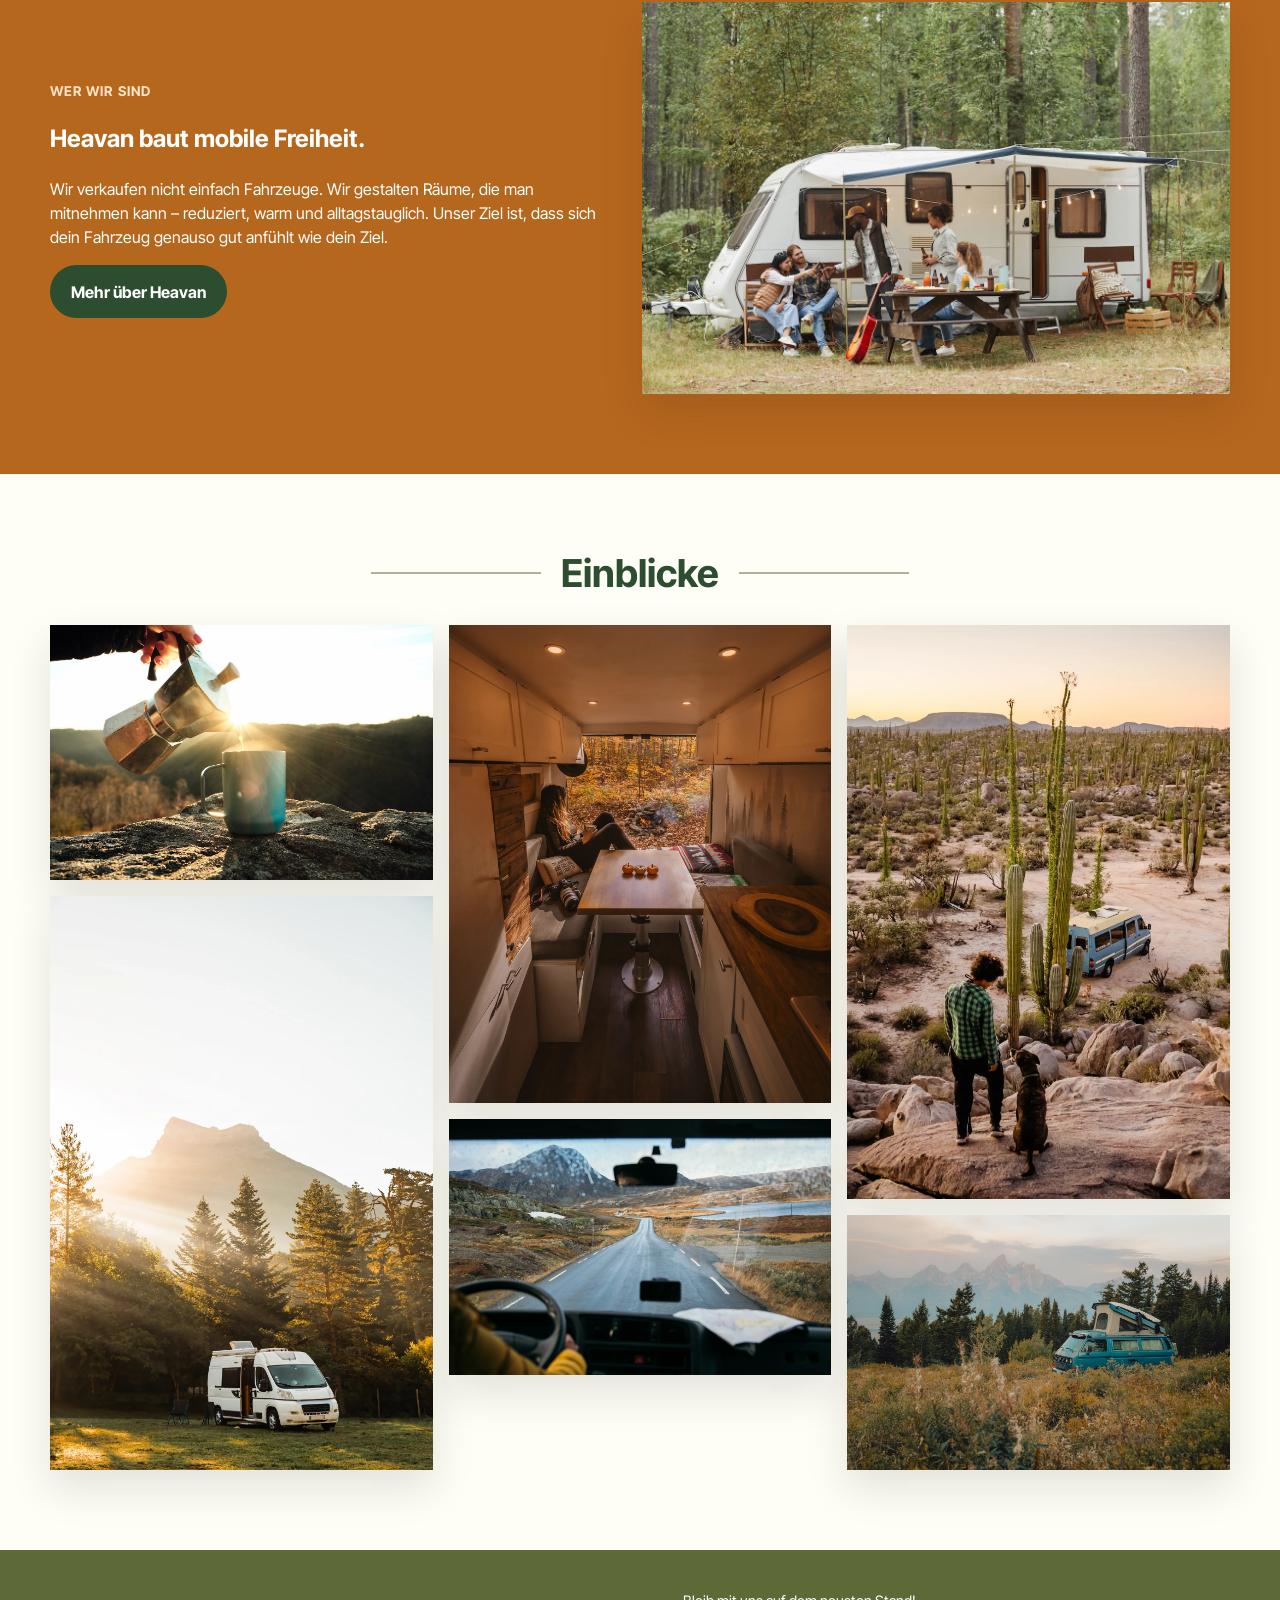
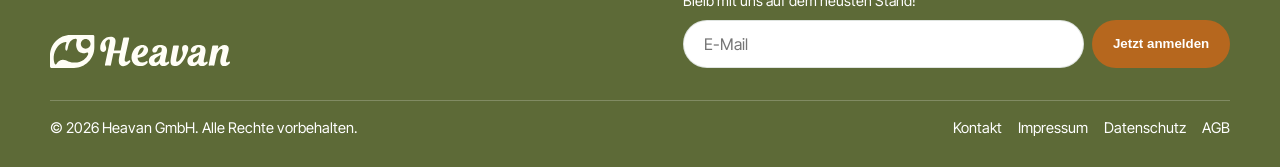
==== commit 1cf9c4b7: "Add files via upload" ====
--- a/index.html
+++ b/index.html
@@ -153,11 +153,80 @@
     <section class="section bg-green-dark">
   <div class="container">
     <h2 class="section-title light">Kundenreferenzen</h2>
-    <p class="testimonials-hint">Zum Lesen seitlich ziehen</p>
 
     <div class="testimonials-slider">
-
       <div class="testimonials-track">
+        <article class="testimonial">
+          <div class="stars">★★★★★</div>
+          <p>„Wir waren überrascht, wie gut das Team auf uns eingegangen ist. Unser Van fühlt sich von Anfang an richtig an.“</p>
+          <strong>Amira &amp; Karim (30 &amp; 32)</strong>
+          <span class="testimonial-meta">– Junges Paar</span>
+        </article>
+
+        <article class="testimonial">
+          <div class="stars">★★★★★</div>
+          <p>„Alles wirkt durchdacht und ruhig. Genau das wollten wir: weniger Ballast, mehr Freiheit auf unseren Wochenendtrips.“</p>
+          <strong>Miguel &amp; Sofia (29 &amp; 31)</strong>
+          <span class="testimonial-meta">– Freunde / Outdoor-Fans</span>
+        </article>
+
+        <article class="testimonial">
+          <div class="stars">★★★★★</div>
+          <p>„Design, Funktion und Beratung haben einfach zusammengepasst. Sehr stimmig umgesetzt und im Alltag wirklich praktisch.“</p>
+          <strong>Priya &amp; Aisha (35 &amp; 34)</strong>
+          <span class="testimonial-meta">– Familie mit zwei Kindern</span>
+        </article>
+
+        <article class="testimonial">
+          <div class="stars">★★★★★</div>
+          <p>„Ich reise oft allein und wollte etwas, das sicher, kompakt und unkompliziert ist. Genau das habe ich hier gefunden.“</p>
+          <strong>Lou (27)</strong>
+          <span class="testimonial-meta">– Solo-Reisende</span>
+        </article>
+
+        <article class="testimonial">
+          <div class="stars">★★★★★</div>
+          <p>„Mit Hund unterwegs zu sein war uns wichtig. Der Ausbau ist robust, pflegeleicht und trotzdem richtig gemütlich.“</p>
+          <strong>Adina &amp; Marie (29 &amp; 36)</strong>
+          <span class="testimonial-meta">– Paar mit Hund</span>
+        </article>
+
+        <article class="testimonial">
+          <div class="stars">★★★★★</div>
+          <p>„Wir wollten spontan losfahren können, ohne jedes Mal groß zu planen. Genau dieses Freiheitsgefühl vermittelt Heavan.“</p>
+          <strong>Phuong, Malik &amp; Niko</strong>
+          <span class="testimonial-meta">– Freundesgruppe</span>
+        </article>
+
+        <article class="testimonial">
+          <div class="stars">★★★★★</div>
+          <p>„Für uns war entscheidend, dass Komfort und Übersicht zusammenkommen. Das Fahrzeug fühlt sich hochwertig und angenehm ruhig an.“</p>
+          <strong>Sabine &amp; Holger (58 &amp; 61)</strong>
+          <span class="testimonial-meta">– Best Ager / Reiseliebhaber</span>
+        </article>
+
+        <article class="testimonial">
+          <div class="stars">★★★★★</div>
+          <p>„Ich arbeite remote und brauchte einen Van, der nicht nur schön aussieht, sondern auch für längere Aufenthalte funktioniert.“</p>
+          <strong>Helena (33)</strong>
+          <span class="testimonial-meta">– Remote Worker</span>
+        </article>
+
+        <article class="testimonial">
+          <div class="stars">★★★★★</div>
+          <p>„Stauraum, Schlafkomfort und Alltagstauglichkeit sind bei unseren Touren extrem wichtig. Das Konzept ist wirklich durchdacht.“</p>
+          <strong>Almu &amp; Elias (26 &amp; 28)</strong>
+          <span class="testimonial-meta">– Sport- und Outdoor-Reisende</span>
+        </article>
+
+        <article class="testimonial">
+          <div class="stars">★★★★★</div>
+          <p>„Wir wollten ein mobiles Zuhause, das warm, klar und nicht überladen wirkt. Genau dieses Gefühl haben wir jetzt.“</p>
+          <strong>Selin &amp; Mert (37 &amp; 39)</strong>
+          <span class="testimonial-meta">– Reiselustige Familie</span>
+        </article>
+
+        <!-- Duplikate für flüssigen Endloslauf -->
         <article class="testimonial">
           <div class="stars">★★★★★</div>
           <p>„Wir waren überrascht, wie gut das Team auf uns eingegangen ist. Unser Van fühlt sich von Anfang an richtig an.“</p>
--- a/styles.css
+++ b/styles.css
@@ -632,35 +632,21 @@
   grid-row: span 2;
 }
 
-.testimonials-hint {
-  margin: 0 0 1rem;
-  text-align: right;
-  font-size: 0.9rem;
-  color: rgba(255, 255, 255, 0.82);
-}
-
 .testimonials-slider {
+  overflow: hidden;
+  width: 100%;
   position: relative;
-  width: 100%;
-  overflow-x: auto;
-  overflow-y: hidden;
-  cursor: grab;
-  -webkit-overflow-scrolling: touch;
-  scrollbar-width: none;
-}
-
-.testimonials-slider::-webkit-scrollbar {
-  display: none;
-}
-
-.testimonials-slider.is-dragging {
-  cursor: grabbing;
 }
 
 .testimonials-track {
   display: flex;
   gap: 1.5rem;
   width: max-content;
+  animation: testimonials-slide 180s linear infinite;
+}
+
+.testimonials-slider:hover .testimonials-track {
+  animation-play-state: paused;
 }
 
 .testimonial {
@@ -708,6 +694,15 @@
   margin-top: 0.2rem;
   font-size: 0.95rem;
   opacity: 0.82;
+}
+
+@keyframes testimonials-slide {
+  0% {
+    transform: translateX(0);
+  }
+  100% {
+    transform: translateX(calc(-50% - 0.75rem));
+  }
 }
 
 .stars {
@@ -1858,17 +1853,6 @@
   .hero-keep-together {
     white-space: normal;
   }
-
-    .testimonials-hint {
-    text-align: left;
-    font-size: 0.84rem;
-  }
-
-    .testimonials-hint {
-    text-align: left;
-    font-size: 0.84rem;
-  }
-
 }
 
 @media (max-width: 520px) {
@@ -1880,9 +1864,7 @@
   .hero-modelle-content,
   .hero-ausbau .hero-content,
   .hero-kontakt .hero-content {
-    padding: 4.5rem clamp(1rem, 4vw, 1.2rem) 2.8rem;
-  }
-
+  padding: 4.5rem clamp(1rem, 4vw, 1.2rem) 2.8rem;  }
   .gallery-masonry {
     columns: 1;
   }
@@ -1898,20 +1880,4 @@
     bottom: 0.6rem;
     width: calc(100% - 1.2rem);
   }
-
-  .testimonials-track {
-    gap: 1rem;
-  }
-
-  .testimonial {
-    flex: 0 0 86%;
-    min-width: 86%;
-    min-height: auto;
-  }
-
-  .testimonials-hint {
-    text-align: left;
-    font-size: 0.84rem;
-    margin-bottom: 0.8rem;
-  }
 }
